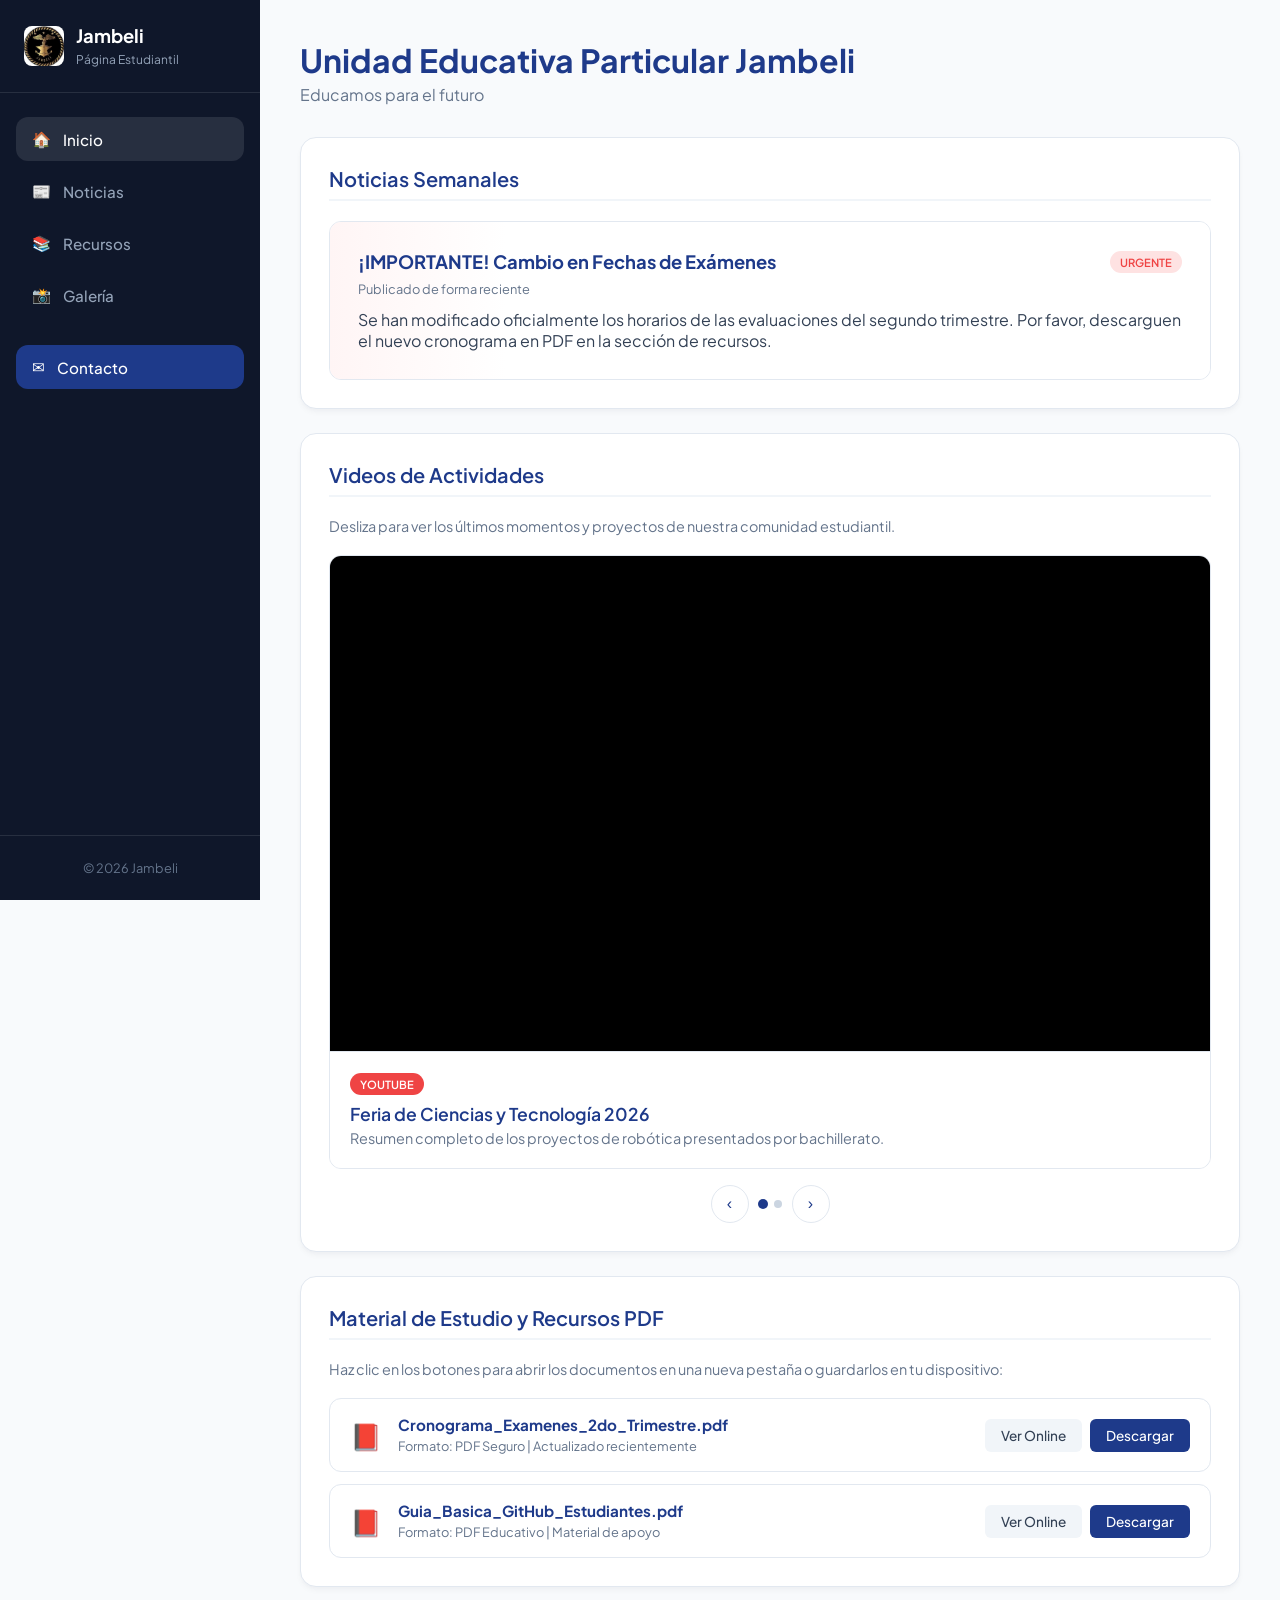
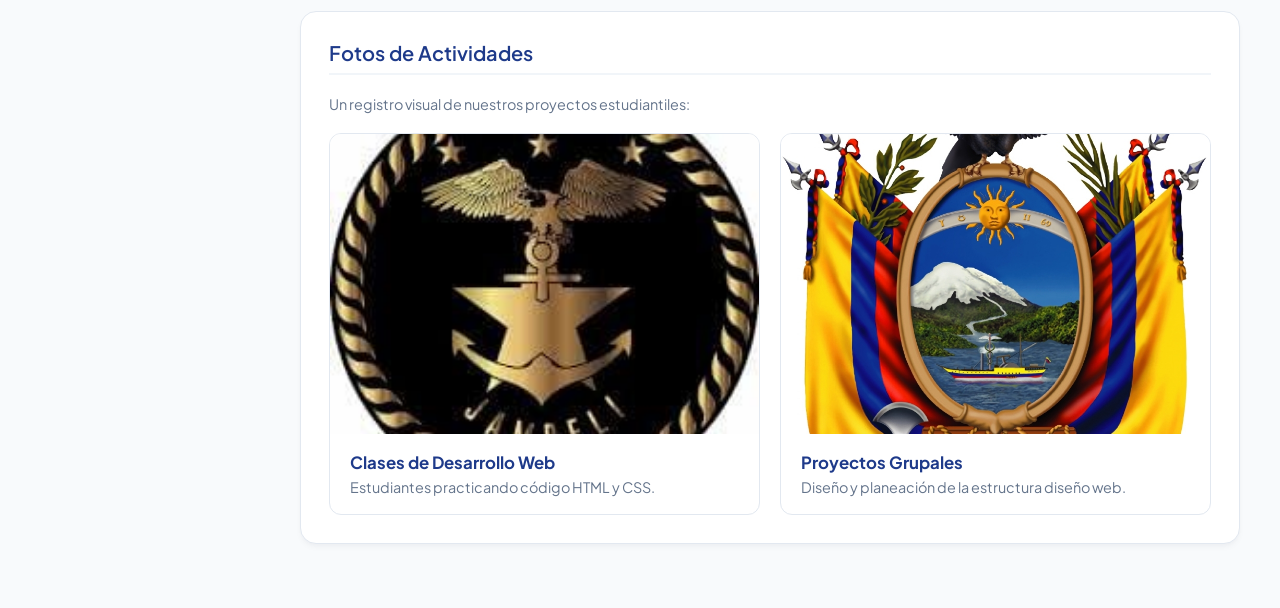
==== index.html @ 4d7a17e6 "Update index.html" ====
<!DOCTYPE html>
<html lang="es">
<head>
    <meta charset="UTF-8">
    <meta name="viewport" content="width=device-width, initial-scale=1.0">
    <title>Unidad Educativa Particular Jambeli</title>

    <link rel="preconnect" href="https://fonts.googleapis.com">
    <link rel="preconnect" href="https://fonts.gstatic.com" crossorigin>
    <link href="https://fonts.googleapis.com/css2?family=Plus+Jakarta+Sans:wght@400;500;600;700&display=swap" rel="stylesheet">

    <link rel="stylesheet" href="estilo.css">
</head>
<body>

    <aside class="dashboard-sidebar">
        <div class="sidebar-marca">
            <img src="./fotoclase.jpeg" alt="Logo de la Unidad Educativa Jambeli" class="logo-instituto-img">
            <div class="marca-texto">
                <h2>Jambeli</h2>
                <span>Página Estudiantil</span>
            </div>
        </div>

        <nav class="sidebar-menu">
            <ul>
                <li><a href="#inicio" class="activo"><span>🏠</span> Inicio</a></li>
                <li><a href="#noticias"><span>📰</span> Noticias</a></li>
                <li><a href="#recursos"><span>📚</span> Recursos</a></li>
                <li><a href="#galeria"><span>📸</span> Galería</a></li>
                <li><a href="contacto.html" class="menu-destacado"><span>✉️</span> Contacto</a></li>
            </ul>
        </nav>

        <div class="sidebar-footer">
            <p>&copy; 2026 Jambeli</p>
        </div>
    </aside>

    <div class="dashboard-layout">

        <header id="inicio" class="dashboard-header">
            <div class="header-saludo">
                <h1>Unidad Educativa Particular Jambeli</h1>
                <p>Educamos para el futuro</p>
            </div>
        </header>

        <main class="dashboard-contenido">

            <!-- ==========================================
                 📰 NOTICIAS
                 ========================================== -->
            <div class="tablero-grid">

                <section id="noticias" class="tarjeta-tablero bloque-principal">
                    <h2 class="titulo-bloque">Noticias Semanales</h2>

                    <div class="contenedor-carrusel">
                        <div class="carrusel-deslizable" id="carruselNoticias">

                            <div class="tarjeta-noticia-carrusel urgente">
                                <div class="noticia-cabecera">
                                    <h3>¡IMPORTANTE! Cambio en Fechas de Exámenes</h3>
                                    <span class="etiqueta-noticia urgente">Urgente</span>
                                </div>
                                <p class="fecha-noticia">Publicado de forma reciente</p>
                                <p>Se han modificado oficialmente los horarios de las evaluaciones del segundo trimestre. Por favor, descarguen el nuevo cronograma en PDF en la sección de recursos.</p>
                            </div>

                            <div class="tarjeta-noticia-carrusel">
                                <div class="noticia-cabecera">
                                    <h3>Abiertas las Inscripciones para la materia de Programación</h3>
                                    <span class="etiqueta-noticia nuevo">Nuevo</span>
                                </div>
                                <p class="fecha-noticia">Inscripciones abiertas</p>
                                <p>Ya puedes registrarte en el taller práctico. Las clases serán en el laboratorio de informática.</p>
                            </div>

                            <div class="tarjeta-noticia-carrusel">
                                <div class="noticia-cabecera">
                                    <h3>Entrega de Boletines de calificaciones</h3>
                                    <span class="etiqueta-noticia nuevo">Nuevo</span>
                                </div>
                                <p class="fecha-noticia">Hace 2 días</p>
                                <p>Los boletines están listos para retiro en las fechas estipuladas.</p>
                            </div>

                        </div>
                    </div>
                </section>

            </div>

            <!-- ==========================================
                 📺 VIDEOS: DEBAJO DE NOTICIAS
                 ========================================== -->
            <section class="tarjeta-tablero seccion-completa seccion-videos">
                <h2 class="titulo-bloque">Videos de Actividades</h2>
                <p class="subtitulo-bloque">Desliza para ver los últimos momentos y proyectos de nuestra comunidad estudiantil.</p>

                <div class="contenedor-carrusel-videos" id="contenedorVideos">
                    <div class="carrusel-videos-deslizable" id="carruselVideos">

                        <!-- VIDEO 1: YOUTUBE -->
                        <div class="item-video-carrusel">
                            <div class="contenedor-video-reproductor">
                                <iframe
                                    src="https://www.youtube.com/embed/FDJZiBfPdXE"
                                    title="Feria de Ciencias y Tecnología 2026"
                                    loading="lazy"
                                    allow="accelerometer; autoplay; clipboard-write; encrypted-media; gyroscope; picture-in-picture; web-share"
                                    allowfullscreen>
                                </iframe>
                            </div>

                            <div class="info-video-carrusel">
                                <span class="etiqueta-red youtube">YouTube</span>
                                <h4>Feria de Ciencias y Tecnología 2026</h4>
                                <p>Resumen completo de los proyectos de robótica presentados por bachillerato.</p>
                            </div>
                        </div>

                        <!-- VIDEO 2: TIKTOK -->
                        <div class="item-video-carrusel">
                            <div class="contenedor-video-reproductor">
                                <iframe
                                    src="https://www.tiktok.com/player/v1/7684575726447758613?description=1&music_info=1"
                                    title="TikTok - ¡Talento Jambeli en Acción!"
                                    loading="lazy"
                                    allow="encrypted-media;">
                                </iframe>
                            </div>

                            <div class="info-video-carrusel">
                                <span class="etiqueta-red tiktok">TikTok</span>
                                <h4>¡Talento Jambeli en Acción!</h4>
                                <p>Nuestros estudiantes comparten sus mejores proyectos en la plataforma oficial.</p>
                            </div>
                        </div>

                    </div>
                </div>

                <div class="controles-carrusel">
                    <button type="button" class="boton-carrusel" id="videoAnterior" aria-label="Video anterior">‹</button>

                    <div class="puntos-carrusel" id="puntosVideos" aria-label="Seleccionar video"></div>

                    <button type="button" class="boton-carrusel" id="videoSiguiente" aria-label="Video siguiente">›</button>
                </div>
            </section>

            <!-- ==========================================
                 📂 RECURSOS PDF
                 ========================================== -->
            <section id="recursos" class="tarjeta-tablero seccion-completa">
                <h2 class="titulo-bloque">Material de Estudio y Recursos PDF</h2>
                <p class="subtitulo-bloque">Haz clic en los botones para abrir los documentos en una nueva pestaña o guardarlos en tu dispositivo:</p>

                <ul class="lista-documentos">

                    <li class="item-documento">
                        <span class="icono-doc">📕</span>

                        <div class="info-doc">
                            <strong>Cronograma_Examenes_2do_Trimestre.pdf</strong>
                            <span>Formato: PDF Seguro | Actualizado recientemente</span>
                        </div>

                        <div class="botones-doc">
                            <a href="documentos/Cronograma_Examenes_2do_Trimestre.pdf" target="_blank" rel="noopener" class="boton-accion ver">Ver Online</a>
                            <a href="documentos/Cronograma_Examenes_2do_Trimestre.pdf" download class="boton-accion descargar">Descargar</a>
                        </div>
                    </li>

                    <li class="item-documento">
                        <span class="icono-doc">📕</span>

                        <div class="info-doc">
                            <strong>Guia_Basica_GitHub_Estudiantes.pdf</strong>
                            <span>Formato: PDF Educativo | Material de apoyo</span>
                        </div>

                        <div class="botones-doc">
                            <a href="documentos/Guia_Basica_GitHub_Estudiantes.pdf" target="_blank" rel="noopener" class="boton-accion ver">Ver Online</a>
                            <a href="documentos/Guia_Basica_GitHub_Estudiantes.pdf" download class="boton-accion descargar">Descargar</a>
                        </div>
                    </li>

                </ul>
            </section>

            <!-- ==========================================
                 📸 GALERÍA DE IMÁGENES
                 ========================================== -->
            <section id="galeria" class="tarjeta-tablero seccion-completa">
                <h2 class="titulo-bloque">Fotos de Actividades</h2>
                <p class="subtitulo-bloque">Un registro visual de nuestros proyectos estudiantiles:</p>

                <div class="cuadricula-galeria">

                    <div class="tarjeta-foto">
                        <div class="contenedor-imagen">
                            <img src="imagenes/fotoclase.jpeg" alt="Estudiantes en clases de desarrollo web">
                        </div>
                        <div class="info-foto">
                            <h4>Clases de Desarrollo Web</h4>
                            <p>Estudiantes practicando código HTML y CSS.</p>
                        </div>
                    </div>

                    <div class="tarjeta-foto">
                        <div class="contenedor-imagen">
                            <img src="imagenes/fotogrupo.jpg" alt="Grupo de estudiantes trabajando">
                        </div>
                        <div class="info-foto">
                            <h4>Proyectos Grupales</h4>
                            <p>Diseño y planeación de la estructura diseño web.</p>
                        </div>
                    </div>

                </div>
            </section>

        </main>
    </div>

    <!-- TikTok necesita su script oficial de embed -->
    <script async src="https://www.tiktok.com/embed.js"></script>

    <script>
        document.addEventListener("DOMContentLoaded", function () {

            /* ==========================================
               📰 CARRUSEL AUTOMÁTICO DE NOTICIAS
               ========================================== */
            const carruselN = document.getElementById("carruselNoticias");
            const itemsN = document.querySelectorAll(".tarjeta-noticia-carrusel");
            let indiceN = 0;

            function moverNoticias() {
                if (!carruselN || itemsN.length === 0) return;

                indiceN = (indiceN + 1) % itemsN.length;
                carruselN.style.transform = "translateX(-" + (indiceN * 100) + "%)";
            }

            if (itemsN.length > 1) {
                setInterval(moverNoticias, 6000);
            }

            /* ==========================================
               📺 CARRUSEL AUTOMÁTICO DE VIDEOS
               ========================================== */
            const carruselV = document.getElementById("carruselVideos");
            const contenedorV = document.getElementById("contenedorVideos");
            const itemsV = document.querySelectorAll(".item-video-carrusel");
            const puntosV = document.getElementById("puntosVideos");
            const botonAnterior = document.getElementById("videoAnterior");
            const botonSiguiente = document.getElementById("videoSiguiente");

            let indiceV = 0;
            let intervaloVideos;

            if (carruselV && itemsV.length > 0) {

                /* Crear los puntos automáticamente */
                itemsV.forEach(function (_, i) {
                    const punto = document.createElement("button");
                    punto.type = "button";
                    punto.className = "punto-carrusel" + (i === 0 ? " activo" : "");
                    punto.setAttribute("aria-label", "Mostrar video " + (i + 1));

                    punto.addEventListener("click", function () {
                        mostrarVideo(i);
                        reiniciarIntervalo();
                    });

                    puntosV.appendChild(punto);
                });

                function mostrarVideo(indice) {
                    indiceV = (indice + itemsV.length) % itemsV.length;

                    carruselV.style.transform =
                        "translateX(-" + (indiceV * 100) + "%)";

                    const puntos = puntosV.querySelectorAll(".punto-carrusel");

                    puntos.forEach(function (punto, i) {
                        punto.classList.toggle("activo", i === indiceV);
                    });
                }

                function siguienteVideo() {
                    mostrarVideo(indiceV + 1);
                }

                function anteriorVideo() {
                    mostrarVideo(indiceV - 1);
                }

                function iniciarIntervalo() {
                    intervaloVideos = setInterval(siguienteVideo, 7000);
                }

                function detenerIntervalo() {
                    clearInterval(intervaloVideos);
                }

                function reiniciarIntervalo() {
                    detenerIntervalo();
                    iniciarIntervalo();
                }

                botonSiguiente.addEventListener("click", function () {
                    siguienteVideo();
                    reiniciarIntervalo();
                });

                botonAnterior.addEventListener("click", function () {
                    anteriorVideo();
                    reiniciarIntervalo();
                });

                /* Al colocar el mouse encima, se pausa */
                contenedorV.addEventListener("mouseenter", detenerIntervalo);
                contenedorV.addEventListener("mouseleave", iniciarIntervalo);

                /* En móviles no dependemos del hover */
                document.addEventListener("visibilitychange", function () {
                    if (document.hidden) {
                        detenerIntervalo();
                    } else {
                        reiniciarIntervalo();
                    }
                });

                /* Iniciar movimiento automático */
                if (itemsV.length > 1) {
                    iniciarIntervalo();
                }
            }
        });
    </script>

</body>
</html>
---- estilo.css ----
/* ==========================================
   ⚙️ CONFIGURACIÓN GENERAL Y VARIABLES
   ========================================== */
:root {
    --bg-dashboard: #f8fafc;
    --bg-tarjeta: #ffffff;
    --primary: #0f172a;
    --primary-accent: #1e3a8a;
    --primary-light: #f1f5f9;
    --text-main: #334155;
    --text-muted: #64748b;
    --accent: #10b981;
    --danger: #ef4444;
    --border: #e2e8f0;
    --radius-lg: 16px;
    --radius-md: 12px;
    --shadow: 0 4px 6px -1px rgba(15, 23, 42, 0.04), 0 2px 4px -1px rgba(15, 23, 42, 0.02);
}

* {
    box-sizing: border-box;
    margin: 0;
    padding: 0;
}

html {
    scroll-behavior: smooth;
}

body {
    background-color: var(--bg-dashboard);
    color: var(--text-main);
    font-family: 'Plus Jakarta Sans', system-ui, sans-serif;
    display: flex;
    min-height: 100vh;
}

/* ==========================================
   🧭 MENÚ LATERAL
   ========================================== */
.dashboard-sidebar {
    width: 260px;
    background-color: var(--primary);
    position: fixed;
    height: 100vh;
    left: 0;
    top: 0;
    display: flex;
    flex-direction: column;
    z-index: 100;
}

.sidebar-marca {
    padding: 24px;
    display: flex;
    align-items: center;
    gap: 12px;
    border-bottom: 1px solid rgba(255, 255, 255, 0.1);
}

.logo-instituto-img {
    width: 40px;
    height: 40px;
    object-fit: contain;
    border-radius: 8px;
}

.avatar-instituto {
    font-size: 1.8rem;
    background-color: rgba(255, 255, 255, 0.1);
    padding: 4px;
    border-radius: var(--radius-md);
}

.marca-texto h2 {
    font-size: 1.15rem;
    color: #ffffff;
    font-weight: 700;
}

.marca-texto span {
    font-size: 0.75rem;
    color: #94a3b8;
}

.sidebar-menu {
    flex-grow: 1;
    padding: 24px 16px;
}

.sidebar-menu ul {
    list-style: none;
    display: flex;
    flex-direction: column;
    gap: 8px;
}

.sidebar-menu a {
    display: flex;
    align-items: center;
    gap: 12px;
    padding: 12px 16px;
    color: #94a3b8;
    text-decoration: none;
    font-weight: 500;
    font-size: 0.95rem;
    border-radius: var(--radius-md);
    transition: all 0.2s ease;
}

.sidebar-menu a:hover,
.sidebar-menu a.activo {
    background-color: rgba(255, 255, 255, 0.1);
    color: #ffffff;
}

.sidebar-menu .menu-destacado {
    background-color: var(--primary-accent);
    color: #ffffff;
    margin-top: 20px;
}

.sidebar-menu .menu-destacado:hover {
    background-color: #2563eb;
}

.sidebar-footer {
    padding: 24px;
    font-size: 0.8rem;
    color: #64748b;
    border-top: 1px solid rgba(255, 255, 255, 0.1);
    text-align: center;
}

/* ==========================================
   🖼️ CONTENIDO PRINCIPAL
   ========================================== */
.dashboard-layout {
    margin-left: 260px;
    flex-grow: 1;
    width: calc(100% - 260px);
    max-width: 1400px;
    padding: 40px;
}

.dashboard-header {
    margin-bottom: 32px;
}

.header-saludo h1 {
    font-size: 2rem;
    color: var(--primary-accent);
    font-weight: 700;
}

.header-saludo p {
    color: var(--text-muted);
    font-size: 1rem;
    margin-top: 4px;
}

.tablero-grid {
    display: grid;
    grid-template-columns: 2fr 1fr;
    gap: 24px;
    margin-bottom: 24px;
}

/* En la página principal, Noticias ocupa todo el ancho */
.dashboard-contenido > .tablero-grid {
    grid-template-columns: 1fr;
}

.tarjeta-tablero {
    background-color: var(--bg-tarjeta);
    border: 1px solid var(--border);
    border-radius: var(--radius-lg);
    padding: 28px;
    box-shadow: var(--shadow);
}

.seccion-completa {
    width: 100%;
    margin-bottom: 24px;
}

.titulo-bloque {
    font-size: 1.25rem;
    color: var(--primary-accent);
    font-weight: 600;
    margin-bottom: 20px;
    border-bottom: 2px solid var(--primary-light);
    padding-bottom: 8px;
}

.subtitulo-bloque {
    color: var(--text-muted);
    font-size: 0.9rem;
    margin-bottom: 20px;
}

/* ==========================================
   📰 CARRUSEL DE NOTICIAS
   ========================================== */
.contenedor-carrusel {
    overflow: hidden;
    background-color: #f8fafc;
    border-radius: var(--radius-md);
    border: 1px solid var(--border);
}

.carrusel-deslizable {
    display: flex;
    transition: transform 0.6s cubic-bezier(0.4, 0, 0.2, 1);
}

.tarjeta-noticia-carrusel {
    min-width: 100%;
    padding: 28px;
}

.tarjeta-noticia-carrusel.urgente {
    background: linear-gradient(to right, #fff5f5, #ffffff 20%);
}

.noticia-cabecera {
    display: flex;
    justify-content: space-between;
    align-items: center;
    gap: 16px;
    margin-bottom: 8px;
}

.noticia-cabecera h3 {
    font-size: 1.15rem;
    color: var(--primary-accent);
}

.etiqueta-noticia {
    padding: 4px 10px;
    border-radius: 20px;
    font-size: 0.7rem;
    font-weight: 600;
    text-transform: uppercase;
    white-space: nowrap;
}

.etiqueta-noticia.urgente {
    background-color: #fee2e2;
    color: var(--danger);
}

.etiqueta-noticia.nuevo {
    background-color: #d1fae5;
    color: var(--accent);
}

.fecha-noticia {
    font-size: 0.8rem;
    color: var(--text-muted);
    margin-bottom: 12px;
}

/* ==========================================
   📺 CARRUSEL DE VIDEOS
   ========================================== */
.seccion-videos {
    margin-top: 24px;
}

.contenedor-carrusel-videos {
    overflow: hidden;
    background-color: #f8fafc;
    border-radius: var(--radius-md);
    border: 1px solid var(--border);
    position: relative;
}

.carrusel-videos-deslizable {
    display: flex;
    transition: transform 0.7s cubic-bezier(0.4, 0, 0.2, 1);
    will-change: transform;
}

.item-video-carrusel {
    min-width: 100%;
    display: flex;
    flex-direction: column;
    background-color: #ffffff;
}

.contenedor-video-reproductor {
    position: relative;
    width: 100%;
    aspect-ratio: 16 / 9;
    background-color: #000000;
    overflow: hidden;
}

.contenedor-video-reproductor iframe {
    position: absolute;
    inset: 0;
    width: 100%;
    height: 100%;
    border: 0;
}

.contenedor-video-reproductor .tiktok-embed {
    position: absolute !important;
    inset: 0 !important;
    width: 100% !important;
    height: 100% !important;
    max-width: none !important;
    min-width: 0 !important;
    margin: 0 !important;
}

.info-video-carrusel {
    padding: 20px;
    border-top: 1px solid var(--border);
}

.info-video-carrusel h4 {
    font-size: 1.1rem;
    color: var(--primary-accent);
    margin-bottom: 4px;
    font-weight: 600;
}

.info-video-carrusel p {
    font-size: 0.9rem;
    color: var(--text-muted);
}

.etiqueta-red {
    display: inline-block;
    padding: 4px 10px;
    border-radius: 20px;
    font-size: 0.7rem;
    font-weight: 600;
    text-transform: uppercase;
    margin-bottom: 8px;
    color: #ffffff;
}

.etiqueta-red.youtube {
    background-color: #ef4444;
}

.etiqueta-red.tiktok {
    background-color: #0f172a;
    border: 1px solid rgba(255,255,255,0.2);
}

/* Controles del carrusel */
.controles-carrusel {
    display: flex;
    justify-content: center;
    align-items: center;
    gap: 10px;
    padding-top: 16px;
}

.boton-carrusel {
    width: 38px;
    height: 38px;
    border: 1px solid var(--border);
    border-radius: 50%;
    background-color: #ffffff;
    color: var(--primary-accent);
    cursor: pointer;
    font-size: 1rem;
    transition: all 0.2s ease;
}

.boton-carrusel:hover {
    background-color: var(--primary-accent);
    color: #ffffff;
}

.puntos-carrusel {
    display: flex;
    align-items: center;
    gap: 7px;
}

.punto-carrusel {
    width: 8px;
    height: 8px;
    border: 0;
    border-radius: 50%;
    background-color: #cbd5e1;
    cursor: pointer;
    padding: 0;
}

.punto-carrusel.activo {
    background-color: var(--primary-accent);
    transform: scale(1.25);
}

/* ==========================================
   📂 LISTA DE DOCUMENTOS (PDF)
   ========================================== */
.lista-documentos {
    list-style: none;
    display: flex;
    flex-direction: column;
    gap: 12px;
}

.item-documento {
    display: flex;
    align-items: center;
    justify-content: space-between;
    padding: 16px 20px;
    background-color: #ffffff;
    border-radius: var(--radius-md);
    border: 1px solid var(--border);
    gap: 16px;
}

.icono-doc {
    font-size: 1.6rem;
}

.info-doc {
    flex-grow: 1;
}

.info-doc strong {
    display: block;
    font-size: 0.95rem;
    color: var(--primary-accent);
}

.info-doc span {
    font-size: 0.8rem;
    color: var(--text-muted);
}

.botones-doc {
    display: flex;
    gap: 8px;
}

.boton-accion {
    text-decoration: none;
    font-size: 0.85rem;
    font-weight: 500;
    padding: 8px 16px;
    border-radius: 6px;
    transition: all 0.2s;
}

.boton-accion.ver {
    background-color: #f1f5f9;
    color: var(--text-main);
}

.boton-accion.ver:hover {
    background-color: #e2e8f0;
}

.boton-accion.descargar {
    background-color: var(--primary-accent);
    color: white;
}

.boton-accion.descargar:hover {
    background-color: #2563eb;
}

/* ==========================================
   📸 GALERÍA DE IMÁGENES
   ========================================== */
.cuadricula-galeria {
    display: grid;
    grid-template-columns: repeat(2, minmax(0, 1fr));
    gap: 20px;
}

.tarjeta-foto {
    overflow: hidden;
    background-color: #ffffff;
    border: 1px solid var(--border);
    border-radius: var(--radius-md);
}

.contenedor-imagen {
    width: 100%;
    height: 300px;
    background-color: #e2e8f0;
    overflow: hidden;
}

.contenedor-imagen img {
    width: 100%;
    height: 100%;
    display: block;
    object-fit: cover;
    transition: transform 0.4s ease;
}

.tarjeta-foto:hover .contenedor-imagen img {
    transform: scale(1.03);
}

.info-foto {
    padding: 18px 20px;
}

.info-foto h4 {
    color: var(--primary-accent);
    font-size: 1.05rem;
    margin-bottom: 5px;
}

.info-foto p {
    color: var(--text-muted);
    font-size: 0.9rem;
}

/* ==========================================
   📺 SECCIÓN DE VIDEO SIMPLE
   ========================================== */
.contenedor-video {
    position: relative;
    padding-bottom: 56.25%;
    height: 0;
    border-radius: var(--radius-md);
    overflow: hidden;
    margin-bottom: 12px;
}

.contenedor-video iframe {
    position: absolute;
    width: 100%;
    height: 100%;
    top: 0;
    left: 0;
}

.pie-video {
    font-size: 0.85rem;
    color: var(--text-muted);
    text-align: center;
}

/* ==========================================
   📩 CONTACTO
   ========================================== */
.formulario-contacto {
    display: flex;
    flex-direction: column;
    gap: 20px;
}

.grupo-formulario {
    display: flex;
    flex-direction: column;
    gap: 8px;
}

.grupo-formulario label {
    font-size: 0.9rem;
    font-weight: 600;
    color: var(--text-main);
}

.grupo-formulario input,
.grupo-formulario textarea {
    width: 100%;
    padding: 12px 16px;
    border: 1px solid var(--border);
    border-radius: var(--radius-md);
    background-color: var(--bg-dashboard);
    font-family: inherit;
    font-size: 0.95rem;
    color: var(--text-main);
    transition: all 0.2s ease;
}

.grupo-formulario input:focus,
.grupo-formulario textarea:focus {
    outline: none;
    border-color: var(--primary-accent);
    background-color: #ffffff;
    box-shadow: 0 0 0 4px rgba(30, 58, 138, 0.1);
}

.boton-enviar {
    background-color: var(--primary-accent);
    color: #ffffff;
    border: none;
    padding: 14px 24px;
    font-size: 1rem;
    font-weight: 600;
    border-radius: var(--radius-md);
    cursor: pointer;
    transition: background-color 0.2s ease, transform 0.1s ease;
    align-self: flex-start;
}

.boton-enviar:hover {
    background-color: #2563eb;
}

.boton-enviar:active {
    transform: scale(0.98);
}

/* ==========================================
   📱 RESPONSIVE
   ========================================== */
@media (max-width: 900px) {
    .dashboard-sidebar {
        display: none;
    }

    .dashboard-layout {
        margin-left: 0;
        width: 100%;
        max-width: none;
        padding: 20px;
    }

    .tablero-grid {
        grid-template-columns: 1fr;
    }

    .cuadricula-galeria {
        grid-template-columns: 1fr;
    }

    .contenedor-imagen {
        height: 260px;
    }

    .item-documento {
        flex-direction: column;
        text-align: center;
    }

    .botones-doc {
        width: 100%;
        justify-content: center;
    }

    .boton-enviar {
        width: 100%;
    }

    .noticia-cabecera {
        align-items: flex-start;
        flex-direction: column;
    }
}

@media (max-width: 600px) {
    .dashboard-layout {
        padding: 14px;
    }

    .tarjeta-tablero {
        padding: 18px;
    }

    .header-saludo h1 {
        font-size: 1.5rem;
    }

    .tarjeta-noticia-carrusel {
        padding: 20px;
    }

    .botones-doc {
        flex-direction: column;
    }

    .boton-accion {
        width: 100%;
        text-align: center;
    }
}
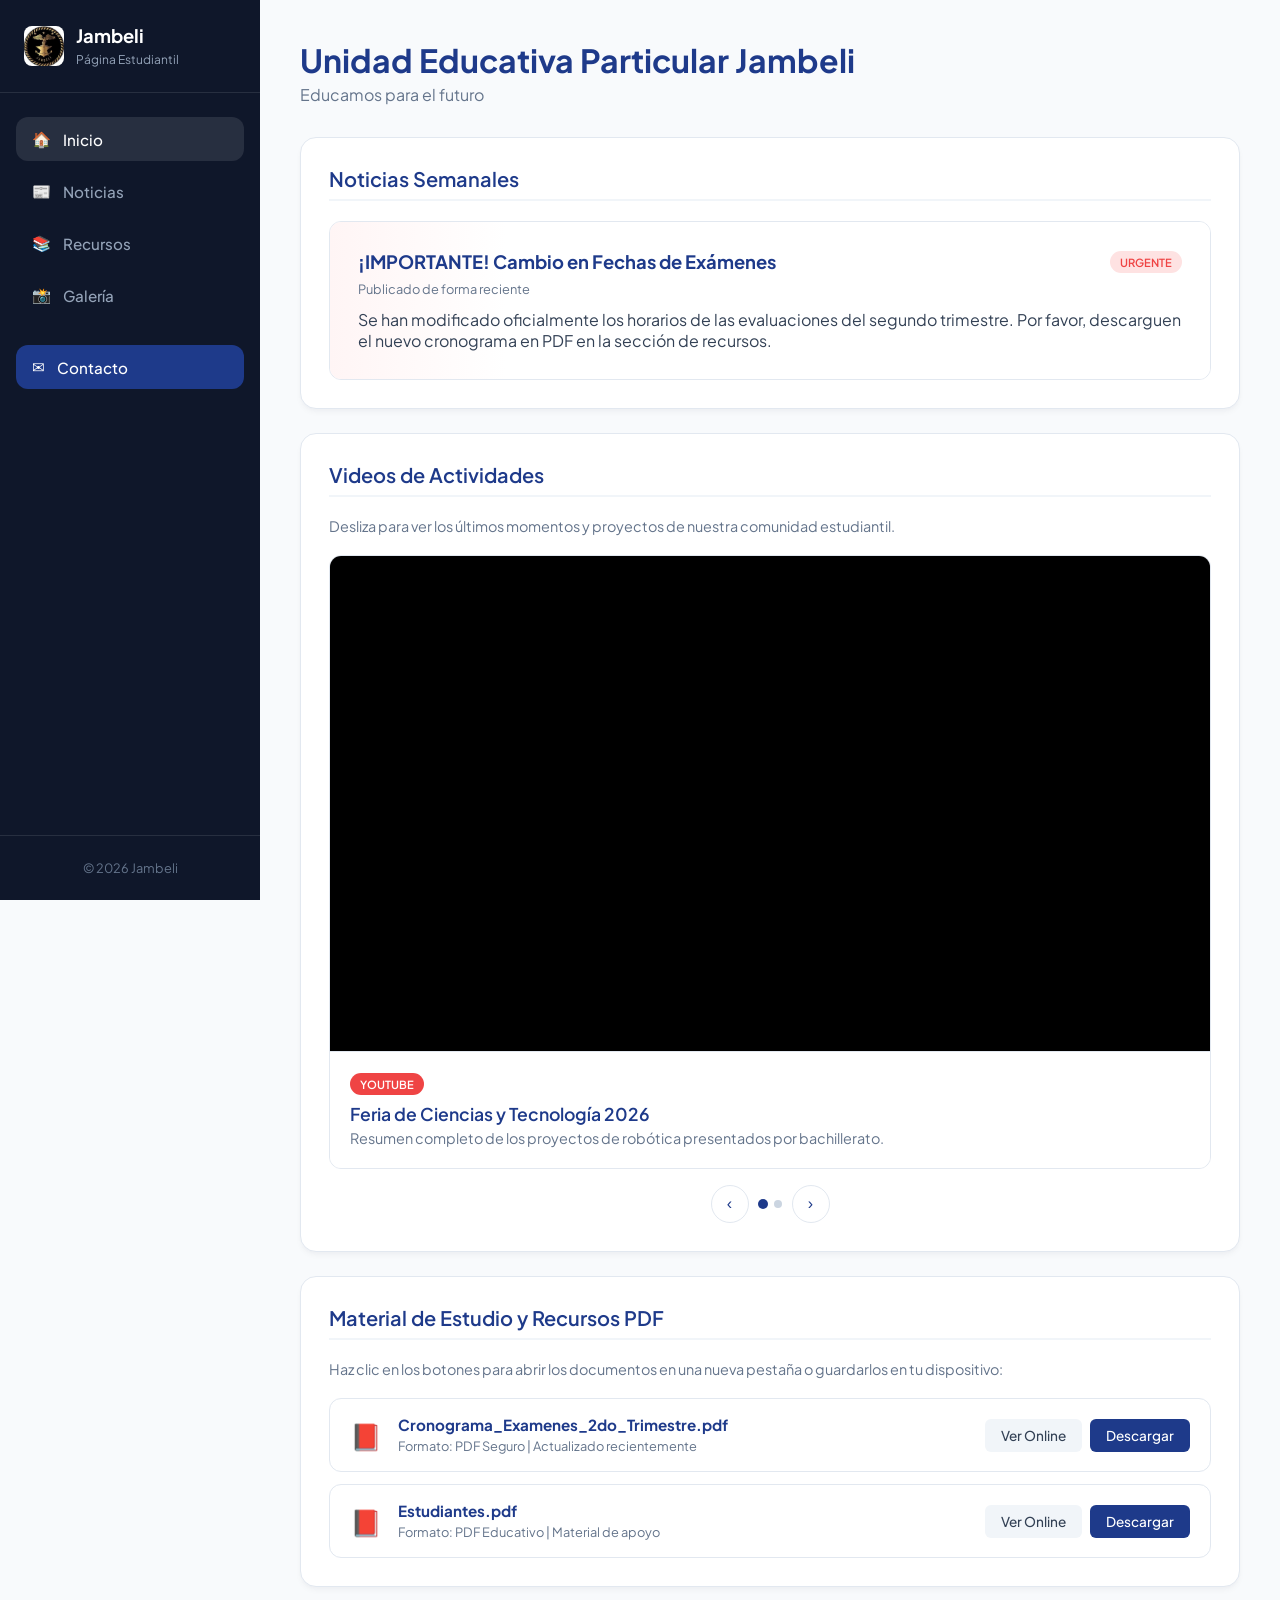
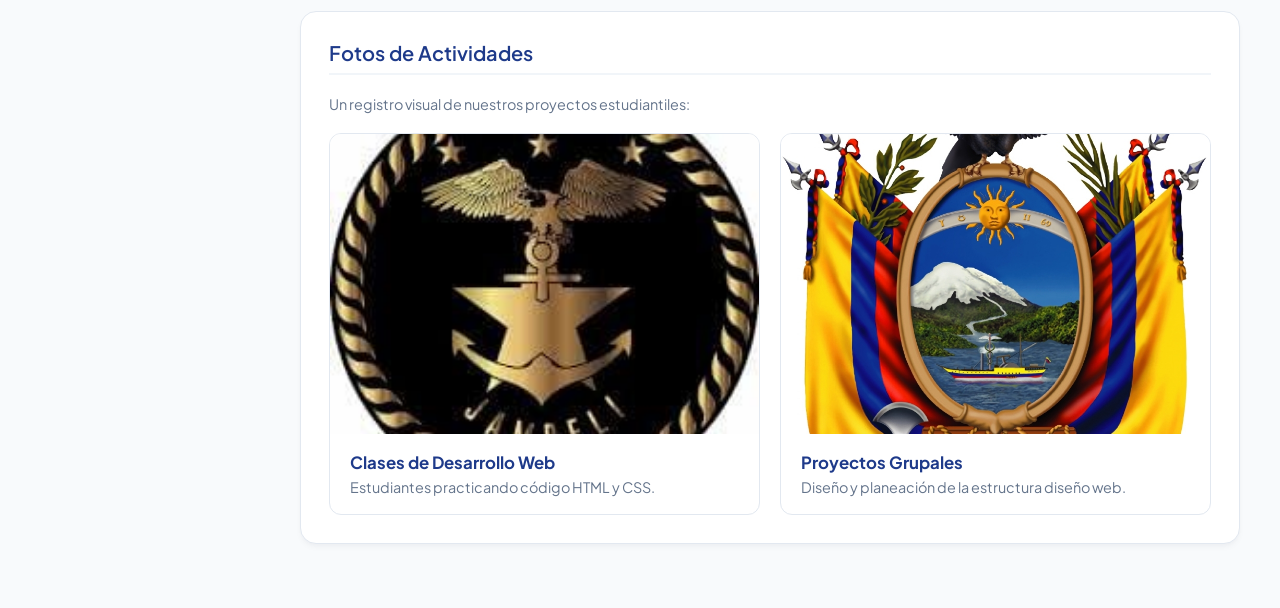
==== commit 9a591037: "Update index.html" ====
--- a/index.html
+++ b/index.html
@@ -49,7 +49,7 @@
         <main class="dashboard-contenido">
 
             <!-- ==========================================
-                 📰 NOTICIAS
+                 NOTICIAS
                  ========================================== -->
             <div class="tablero-grid">
 
@@ -93,7 +93,7 @@
             </div>
 
             <!-- ==========================================
-                 📺 VIDEOS: DEBAJO DE NOTICIAS
+                 VIDEOS: DEBAJO DE NOTICIAS
                  ========================================== -->
             <section class="tarjeta-tablero seccion-completa seccion-videos">
                 <h2 class="titulo-bloque">Videos de Actividades</h2>
@@ -106,7 +106,7 @@
                         <div class="item-video-carrusel">
                             <div class="contenedor-video-reproductor">
                                 <iframe
-                                    src="https://www.youtube.com/embed/FDJZiBfPdXE"
+                                    src="https://www.youtube.com/embed/QGdEfeektgw"
                                     title="Feria de Ciencias y Tecnología 2026"
                                     loading="lazy"
                                     allow="accelerometer; autoplay; clipboard-write; encrypted-media; gyroscope; picture-in-picture; web-share"
@@ -152,7 +152,7 @@
             </section>
 
             <!-- ==========================================
-                 📂 RECURSOS PDF
+                 RECURSOS PDF
                  ========================================== -->
             <section id="recursos" class="tarjeta-tablero seccion-completa">
                 <h2 class="titulo-bloque">Material de Estudio y Recursos PDF</h2>
@@ -178,13 +178,13 @@
                         <span class="icono-doc">📕</span>
 
                         <div class="info-doc">
-                            <strong>Guia_Basica_GitHub_Estudiantes.pdf</strong>
+                            <strong>Estudiantes.pdf</strong>
                             <span>Formato: PDF Educativo | Material de apoyo</span>
                         </div>
 
                         <div class="botones-doc">
-                            <a href="documentos/Guia_Basica_GitHub_Estudiantes.pdf" target="_blank" rel="noopener" class="boton-accion ver">Ver Online</a>
-                            <a href="documentos/Guia_Basica_GitHub_Estudiantes.pdf" download class="boton-accion descargar">Descargar</a>
+                            <a href="documentos/Estudiantes.pdf" target="_blank" rel="noopener" class="boton-accion ver">Ver Online</a>
+                            <a href="documentos/Estudiantes.pdf" download class="boton-accion descargar">Descargar</a>
                         </div>
                     </li>
 
@@ -192,7 +192,7 @@
             </section>
 
             <!-- ==========================================
-                 📸 GALERÍA DE IMÁGENES
+                 GALERÍA DE IMÁGENES
                  ========================================== -->
             <section id="galeria" class="tarjeta-tablero seccion-completa">
                 <h2 class="titulo-bloque">Fotos de Actividades</h2>
@@ -233,7 +233,7 @@
         document.addEventListener("DOMContentLoaded", function () {
 
             /* ==========================================
-               📰 CARRUSEL AUTOMÁTICO DE NOTICIAS
+               CARRUSEL AUTOMÁTICO DE NOTICIAS
                ========================================== */
             const carruselN = document.getElementById("carruselNoticias");
             const itemsN = document.querySelectorAll(".tarjeta-noticia-carrusel");
@@ -251,7 +251,7 @@
             }
 
             /* ==========================================
-               📺 CARRUSEL AUTOMÁTICO DE VIDEOS
+               CARRUSEL AUTOMÁTICO DE VIDEOS
                ========================================== */
             const carruselV = document.getElementById("carruselVideos");
             const contenedorV = document.getElementById("contenedorVideos");
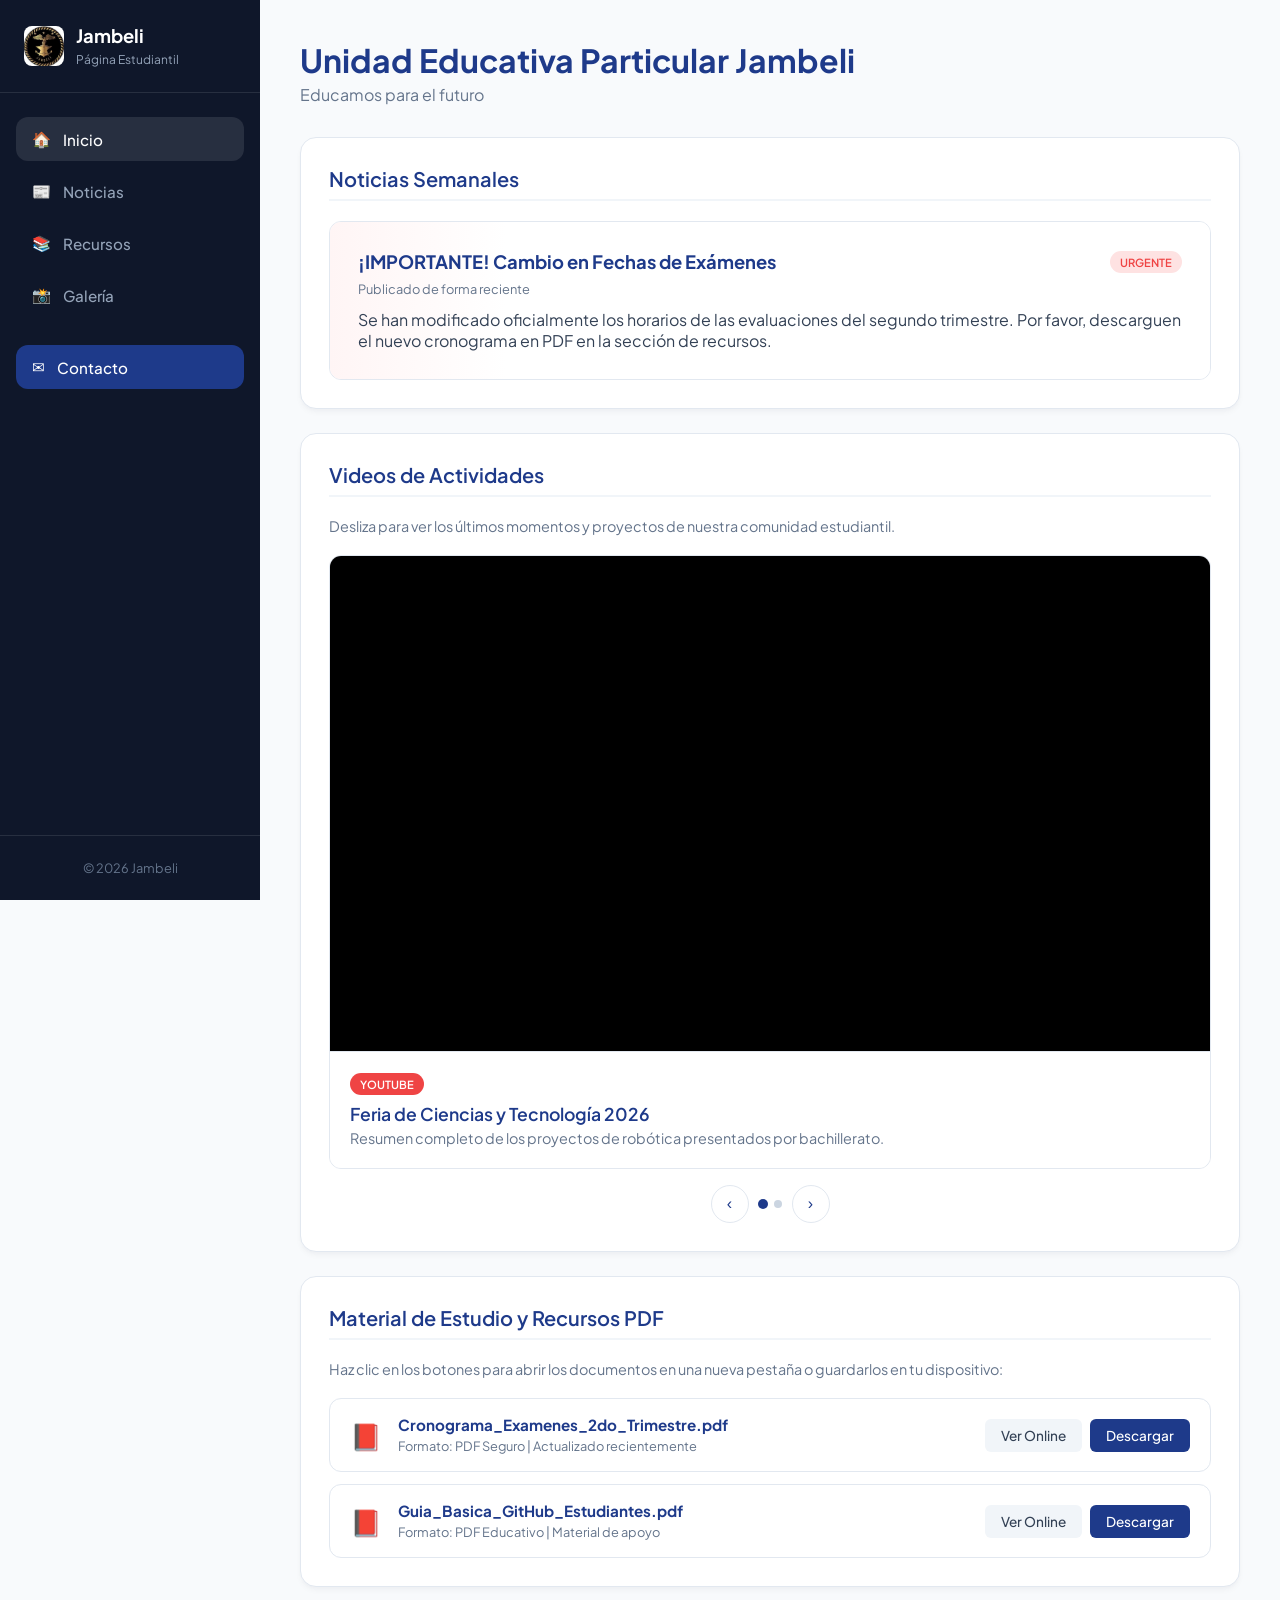
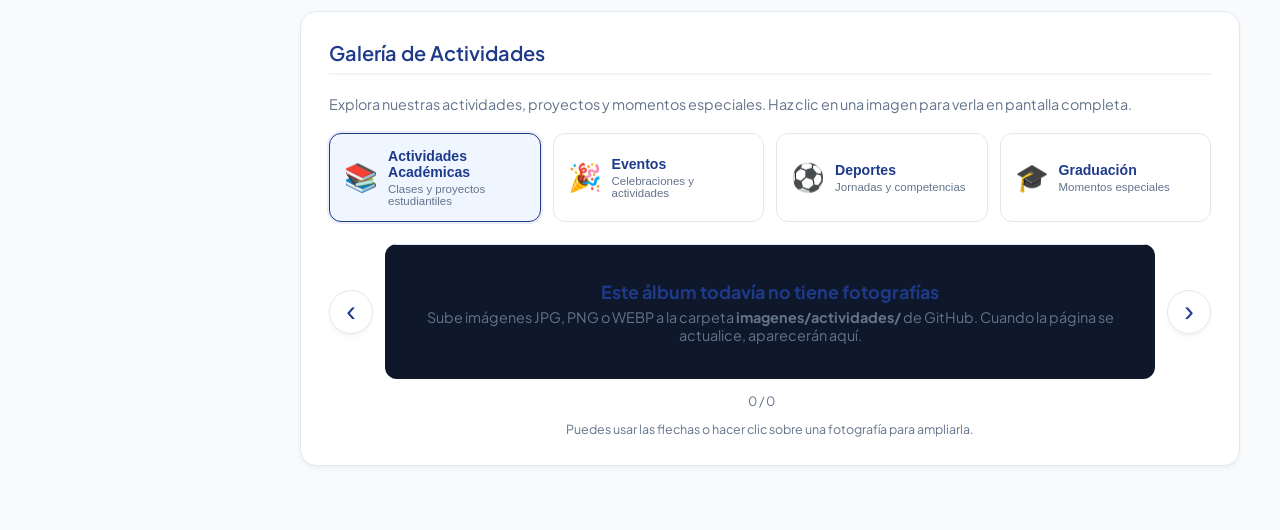
==== commit 5643bca8: "Add files via upload" ====
--- a/index.html
+++ b/index.html
@@ -1,349 +1,622 @@
-<!DOCTYPE html>
-<html lang="es">
-<head>
-    <meta charset="UTF-8">
-    <meta name="viewport" content="width=device-width, initial-scale=1.0">
-    <title>Unidad Educativa Particular Jambeli</title>
-
-    <link rel="preconnect" href="https://fonts.googleapis.com">
-    <link rel="preconnect" href="https://fonts.gstatic.com" crossorigin>
-    <link href="https://fonts.googleapis.com/css2?family=Plus+Jakarta+Sans:wght@400;500;600;700&display=swap" rel="stylesheet">
-
-    <link rel="stylesheet" href="estilo.css">
-</head>
-<body>
-
-    <aside class="dashboard-sidebar">
-        <div class="sidebar-marca">
-            <img src="./fotoclase.jpeg" alt="Logo de la Unidad Educativa Jambeli" class="logo-instituto-img">
-            <div class="marca-texto">
-                <h2>Jambeli</h2>
-                <span>Página Estudiantil</span>
-            </div>
-        </div>
-
-        <nav class="sidebar-menu">
-            <ul>
-                <li><a href="#inicio" class="activo"><span>🏠</span> Inicio</a></li>
-                <li><a href="#noticias"><span>📰</span> Noticias</a></li>
-                <li><a href="#recursos"><span>📚</span> Recursos</a></li>
-                <li><a href="#galeria"><span>📸</span> Galería</a></li>
-                <li><a href="contacto.html" class="menu-destacado"><span>✉️</span> Contacto</a></li>
-            </ul>
-        </nav>
-
-        <div class="sidebar-footer">
-            <p>&copy; 2026 Jambeli</p>
-        </div>
-    </aside>
-
-    <div class="dashboard-layout">
-
-        <header id="inicio" class="dashboard-header">
-            <div class="header-saludo">
-                <h1>Unidad Educativa Particular Jambeli</h1>
-                <p>Educamos para el futuro</p>
-            </div>
-        </header>
-
-        <main class="dashboard-contenido">
-
-            <!-- ==========================================
-                 NOTICIAS
-                 ========================================== -->
-            <div class="tablero-grid">
-
-                <section id="noticias" class="tarjeta-tablero bloque-principal">
-                    <h2 class="titulo-bloque">Noticias Semanales</h2>
-
-                    <div class="contenedor-carrusel">
-                        <div class="carrusel-deslizable" id="carruselNoticias">
-
-                            <div class="tarjeta-noticia-carrusel urgente">
-                                <div class="noticia-cabecera">
-                                    <h3>¡IMPORTANTE! Cambio en Fechas de Exámenes</h3>
-                                    <span class="etiqueta-noticia urgente">Urgente</span>
-                                </div>
-                                <p class="fecha-noticia">Publicado de forma reciente</p>
-                                <p>Se han modificado oficialmente los horarios de las evaluaciones del segundo trimestre. Por favor, descarguen el nuevo cronograma en PDF en la sección de recursos.</p>
-                            </div>
-
-                            <div class="tarjeta-noticia-carrusel">
-                                <div class="noticia-cabecera">
-                                    <h3>Abiertas las Inscripciones para la materia de Programación</h3>
-                                    <span class="etiqueta-noticia nuevo">Nuevo</span>
-                                </div>
-                                <p class="fecha-noticia">Inscripciones abiertas</p>
-                                <p>Ya puedes registrarte en el taller práctico. Las clases serán en el laboratorio de informática.</p>
-                            </div>
-
-                            <div class="tarjeta-noticia-carrusel">
-                                <div class="noticia-cabecera">
-                                    <h3>Entrega de Boletines de calificaciones</h3>
-                                    <span class="etiqueta-noticia nuevo">Nuevo</span>
-                                </div>
-                                <p class="fecha-noticia">Hace 2 días</p>
-                                <p>Los boletines están listos para retiro en las fechas estipuladas.</p>
-                            </div>
-
-                        </div>
-                    </div>
-                </section>
-
-            </div>
-
-            <!-- ==========================================
-                 VIDEOS: DEBAJO DE NOTICIAS
-                 ========================================== -->
-            <section class="tarjeta-tablero seccion-completa seccion-videos">
-                <h2 class="titulo-bloque">Videos de Actividades</h2>
-                <p class="subtitulo-bloque">Desliza para ver los últimos momentos y proyectos de nuestra comunidad estudiantil.</p>
-
-                <div class="contenedor-carrusel-videos" id="contenedorVideos">
-                    <div class="carrusel-videos-deslizable" id="carruselVideos">
-
-                        <!-- VIDEO 1: YOUTUBE -->
-                        <div class="item-video-carrusel">
-                            <div class="contenedor-video-reproductor">
-                                <iframe
-                                    src="https://www.youtube.com/embed/QGdEfeektgw"
-                                    title="Feria de Ciencias y Tecnología 2026"
-                                    loading="lazy"
-                                    allow="accelerometer; autoplay; clipboard-write; encrypted-media; gyroscope; picture-in-picture; web-share"
-                                    allowfullscreen>
-                                </iframe>
-                            </div>
-
-                            <div class="info-video-carrusel">
-                                <span class="etiqueta-red youtube">YouTube</span>
-                                <h4>Feria de Ciencias y Tecnología 2026</h4>
-                                <p>Resumen completo de los proyectos de robótica presentados por bachillerato.</p>
-                            </div>
-                        </div>
-
-                        <!-- VIDEO 2: TIKTOK -->
-                        <div class="item-video-carrusel">
-                            <div class="contenedor-video-reproductor">
-                                <iframe
-                                    src="https://www.tiktok.com/player/v1/7684575726447758613?description=1&music_info=1"
-                                    title="TikTok - ¡Talento Jambeli en Acción!"
-                                    loading="lazy"
-                                    allow="encrypted-media;">
-                                </iframe>
-                            </div>
-
-                            <div class="info-video-carrusel">
-                                <span class="etiqueta-red tiktok">TikTok</span>
-                                <h4>¡Talento Jambeli en Acción!</h4>
-                                <p>Nuestros estudiantes comparten sus mejores proyectos en la plataforma oficial.</p>
-                            </div>
-                        </div>
-
-                    </div>
-                </div>
-
-                <div class="controles-carrusel">
-                    <button type="button" class="boton-carrusel" id="videoAnterior" aria-label="Video anterior">‹</button>
-
-                    <div class="puntos-carrusel" id="puntosVideos" aria-label="Seleccionar video"></div>
-
-                    <button type="button" class="boton-carrusel" id="videoSiguiente" aria-label="Video siguiente">›</button>
-                </div>
-            </section>
-
-            <!-- ==========================================
-                 RECURSOS PDF
-                 ========================================== -->
-            <section id="recursos" class="tarjeta-tablero seccion-completa">
-                <h2 class="titulo-bloque">Material de Estudio y Recursos PDF</h2>
-                <p class="subtitulo-bloque">Haz clic en los botones para abrir los documentos en una nueva pestaña o guardarlos en tu dispositivo:</p>
-
-                <ul class="lista-documentos">
-
-                    <li class="item-documento">
-                        <span class="icono-doc">📕</span>
-
-                        <div class="info-doc">
-                            <strong>Cronograma_Examenes_2do_Trimestre.pdf</strong>
-                            <span>Formato: PDF Seguro | Actualizado recientemente</span>
-                        </div>
-
-                        <div class="botones-doc">
-                            <a href="documentos/Cronograma_Examenes_2do_Trimestre.pdf" target="_blank" rel="noopener" class="boton-accion ver">Ver Online</a>
-                            <a href="documentos/Cronograma_Examenes_2do_Trimestre.pdf" download class="boton-accion descargar">Descargar</a>
-                        </div>
-                    </li>
-
-                    <li class="item-documento">
-                        <span class="icono-doc">📕</span>
-
-                        <div class="info-doc">
-                            <strong>Estudiantes.pdf</strong>
-                            <span>Formato: PDF Educativo | Material de apoyo</span>
-                        </div>
-
-                        <div class="botones-doc">
-                            <a href="documentos/Estudiantes.pdf" target="_blank" rel="noopener" class="boton-accion ver">Ver Online</a>
-                            <a href="documentos/Estudiantes.pdf" download class="boton-accion descargar">Descargar</a>
-                        </div>
-                    </li>
-
-                </ul>
-            </section>
-
-            <!-- ==========================================
-                 GALERÍA DE IMÁGENES
-                 ========================================== -->
-            <section id="galeria" class="tarjeta-tablero seccion-completa">
-                <h2 class="titulo-bloque">Fotos de Actividades</h2>
-                <p class="subtitulo-bloque">Un registro visual de nuestros proyectos estudiantiles:</p>
-
-                <div class="cuadricula-galeria">
-
-                    <div class="tarjeta-foto">
-                        <div class="contenedor-imagen">
-                            <img src="imagenes/fotoclase.jpeg" alt="Estudiantes en clases de desarrollo web">
-                        </div>
-                        <div class="info-foto">
-                            <h4>Clases de Desarrollo Web</h4>
-                            <p>Estudiantes practicando código HTML y CSS.</p>
-                        </div>
-                    </div>
-
-                    <div class="tarjeta-foto">
-                        <div class="contenedor-imagen">
-                            <img src="imagenes/fotogrupo.jpg" alt="Grupo de estudiantes trabajando">
-                        </div>
-                        <div class="info-foto">
-                            <h4>Proyectos Grupales</h4>
-                            <p>Diseño y planeación de la estructura diseño web.</p>
-                        </div>
-                    </div>
-
-                </div>
-            </section>
-
-        </main>
-    </div>
-
-    <!-- TikTok necesita su script oficial de embed -->
-    <script async src="https://www.tiktok.com/embed.js"></script>
-
-    <script>
-        document.addEventListener("DOMContentLoaded", function () {
-
-            /* ==========================================
-               CARRUSEL AUTOMÁTICO DE NOTICIAS
-               ========================================== */
-            const carruselN = document.getElementById("carruselNoticias");
-            const itemsN = document.querySelectorAll(".tarjeta-noticia-carrusel");
-            let indiceN = 0;
-
-            function moverNoticias() {
-                if (!carruselN || itemsN.length === 0) return;
-
-                indiceN = (indiceN + 1) % itemsN.length;
-                carruselN.style.transform = "translateX(-" + (indiceN * 100) + "%)";
-            }
-
-            if (itemsN.length > 1) {
-                setInterval(moverNoticias, 6000);
-            }
-
-            /* ==========================================
-               CARRUSEL AUTOMÁTICO DE VIDEOS
-               ========================================== */
-            const carruselV = document.getElementById("carruselVideos");
-            const contenedorV = document.getElementById("contenedorVideos");
-            const itemsV = document.querySelectorAll(".item-video-carrusel");
-            const puntosV = document.getElementById("puntosVideos");
-            const botonAnterior = document.getElementById("videoAnterior");
-            const botonSiguiente = document.getElementById("videoSiguiente");
-
-            let indiceV = 0;
-            let intervaloVideos;
-
-            if (carruselV && itemsV.length > 0) {
-
-                /* Crear los puntos automáticamente */
-                itemsV.forEach(function (_, i) {
-                    const punto = document.createElement("button");
-                    punto.type = "button";
-                    punto.className = "punto-carrusel" + (i === 0 ? " activo" : "");
-                    punto.setAttribute("aria-label", "Mostrar video " + (i + 1));
-
-                    punto.addEventListener("click", function () {
-                        mostrarVideo(i);
-                        reiniciarIntervalo();
-                    });
-
-                    puntosV.appendChild(punto);
-                });
-
-                function mostrarVideo(indice) {
-                    indiceV = (indice + itemsV.length) % itemsV.length;
-
-                    carruselV.style.transform =
-                        "translateX(-" + (indiceV * 100) + "%)";
-
-                    const puntos = puntosV.querySelectorAll(".punto-carrusel");
-
-                    puntos.forEach(function (punto, i) {
-                        punto.classList.toggle("activo", i === indiceV);
-                    });
-                }
-
-                function siguienteVideo() {
-                    mostrarVideo(indiceV + 1);
-                }
-
-                function anteriorVideo() {
-                    mostrarVideo(indiceV - 1);
-                }
-
-                function iniciarIntervalo() {
-                    intervaloVideos = setInterval(siguienteVideo, 7000);
-                }
-
-                function detenerIntervalo() {
-                    clearInterval(intervaloVideos);
-                }
-
-                function reiniciarIntervalo() {
-                    detenerIntervalo();
-                    iniciarIntervalo();
-                }
-
-                botonSiguiente.addEventListener("click", function () {
-                    siguienteVideo();
-                    reiniciarIntervalo();
-                });
-
-                botonAnterior.addEventListener("click", function () {
-                    anteriorVideo();
-                    reiniciarIntervalo();
-                });
-
-                /* Al colocar el mouse encima, se pausa */
-                contenedorV.addEventListener("mouseenter", detenerIntervalo);
-                contenedorV.addEventListener("mouseleave", iniciarIntervalo);
-
-                /* En móviles no dependemos del hover */
-                document.addEventListener("visibilitychange", function () {
-                    if (document.hidden) {
-                        detenerIntervalo();
-                    } else {
-                        reiniciarIntervalo();
-                    }
-                });
-
-                /* Iniciar movimiento automático */
-                if (itemsV.length > 1) {
-                    iniciarIntervalo();
-                }
-            }
-        });
-    </script>
-
-</body>
-</html>
+<!DOCTYPE html>
+<html lang="es">
+<head>
+    <meta charset="UTF-8">
+    <meta name="viewport" content="width=device-width, initial-scale=1.0">
+    <title>Unidad Educativa Particular Jambeli</title>
+
+    <link rel="preconnect" href="https://fonts.googleapis.com">
+    <link rel="preconnect" href="https://fonts.gstatic.com" crossorigin>
+    <link href="https://fonts.googleapis.com/css2?family=Plus+Jakarta+Sans:wght@400;500;600;700&display=swap" rel="stylesheet">
+
+    <link rel="stylesheet" href="estilo.css">
+</head>
+<body>
+
+    <aside class="dashboard-sidebar">
+        <div class="sidebar-marca">
+            <img src="./fotoclase.jpeg" alt="Logo de la Unidad Educativa Jambeli" class="logo-instituto-img">
+            <div class="marca-texto">
+                <h2>Jambeli</h2>
+                <span>Página Estudiantil</span>
+            </div>
+        </div>
+
+        <nav class="sidebar-menu">
+            <ul>
+                <li><a href="#inicio" class="activo"><span>🏠</span> Inicio</a></li>
+                <li><a href="#noticias"><span>📰</span> Noticias</a></li>
+                <li><a href="#recursos"><span>📚</span> Recursos</a></li>
+                <li><a href="#galeria"><span>📸</span> Galería</a></li>
+                <li><a href="contacto.html" class="menu-destacado"><span>✉️</span> Contacto</a></li>
+            </ul>
+        </nav>
+
+        <div class="sidebar-footer">
+            <p>&copy; 2026 Jambeli</p>
+        </div>
+    </aside>
+
+    <div class="dashboard-layout">
+
+        <header id="inicio" class="dashboard-header">
+            <div class="header-saludo">
+                <h1>Unidad Educativa Particular Jambeli</h1>
+                <p>Educamos para el futuro</p>
+            </div>
+        </header>
+
+        <main class="dashboard-contenido">
+
+            <!-- ==========================================
+                 📰 NOTICIAS
+                 ========================================== -->
+            <div class="tablero-grid">
+
+                <section id="noticias" class="tarjeta-tablero bloque-principal">
+                    <h2 class="titulo-bloque">Noticias Semanales</h2>
+
+                    <div class="contenedor-carrusel">
+                        <div class="carrusel-deslizable" id="carruselNoticias">
+
+                            <div class="tarjeta-noticia-carrusel urgente">
+                                <div class="noticia-cabecera">
+                                    <h3>¡IMPORTANTE! Cambio en Fechas de Exámenes</h3>
+                                    <span class="etiqueta-noticia urgente">Urgente</span>
+                                </div>
+                                <p class="fecha-noticia">Publicado de forma reciente</p>
+                                <p>Se han modificado oficialmente los horarios de las evaluaciones del segundo trimestre. Por favor, descarguen el nuevo cronograma en PDF en la sección de recursos.</p>
+                            </div>
+
+                            <div class="tarjeta-noticia-carrusel">
+                                <div class="noticia-cabecera">
+                                    <h3>Abiertas las Inscripciones para la materia de Programación</h3>
+                                    <span class="etiqueta-noticia nuevo">Nuevo</span>
+                                </div>
+                                <p class="fecha-noticia">Inscripciones abiertas</p>
+                                <p>Ya puedes registrarte en el taller práctico. Las clases serán en el laboratorio de informática.</p>
+                            </div>
+
+                            <div class="tarjeta-noticia-carrusel">
+                                <div class="noticia-cabecera">
+                                    <h3>Entrega de Boletines de calificaciones</h3>
+                                    <span class="etiqueta-noticia nuevo">Nuevo</span>
+                                </div>
+                                <p class="fecha-noticia">Hace 2 días</p>
+                                <p>Los boletines están listos para retiro en las fechas estipuladas.</p>
+                            </div>
+
+                        </div>
+                    </div>
+                </section>
+
+            </div>
+
+            <!-- ==========================================
+                 📺 VIDEOS: DEBAJO DE NOTICIAS
+                 ========================================== -->
+            <section class="tarjeta-tablero seccion-completa seccion-videos">
+                <h2 class="titulo-bloque">Videos de Actividades</h2>
+                <p class="subtitulo-bloque">Desliza para ver los últimos momentos y proyectos de nuestra comunidad estudiantil.</p>
+
+                <div class="contenedor-carrusel-videos" id="contenedorVideos">
+                    <div class="carrusel-videos-deslizable" id="carruselVideos">
+
+                        <!-- VIDEO 1: YOUTUBE -->
+                        <div class="item-video-carrusel">
+                            <div class="contenedor-video-reproductor">
+                                <iframe
+                                    src="https://www.youtube.com/embed/FDJZiBfPdXE"
+                                    title="Feria de Ciencias y Tecnología 2026"
+                                    loading="lazy"
+                                    allow="accelerometer; autoplay; clipboard-write; encrypted-media; gyroscope; picture-in-picture; web-share"
+                                    allowfullscreen>
+                                </iframe>
+                            </div>
+
+                            <div class="info-video-carrusel">
+                                <span class="etiqueta-red youtube">YouTube</span>
+                                <h4>Feria de Ciencias y Tecnología 2026</h4>
+                                <p>Resumen completo de los proyectos de robótica presentados por bachillerato.</p>
+                            </div>
+                        </div>
+
+                        <!-- VIDEO 2: TIKTOK -->
+                        <div class="item-video-carrusel">
+                            <div class="contenedor-video-reproductor">
+                                <iframe
+                                    src="https://www.tiktok.com/player/v1/7684575726447758613?description=1&music_info=1"
+                                    title="TikTok - ¡Talento Jambeli en Acción!"
+                                    loading="lazy"
+                                    allow="encrypted-media;">
+                                </iframe>
+                            </div>
+
+                            <div class="info-video-carrusel">
+                                <span class="etiqueta-red tiktok">TikTok</span>
+                                <h4>¡Talento Jambeli en Acción!</h4>
+                                <p>Nuestros estudiantes comparten sus mejores proyectos en la plataforma oficial.</p>
+                            </div>
+                        </div>
+
+                    </div>
+                </div>
+
+                <div class="controles-carrusel">
+                    <button type="button" class="boton-carrusel" id="videoAnterior" aria-label="Video anterior">‹</button>
+
+                    <div class="puntos-carrusel" id="puntosVideos" aria-label="Seleccionar video"></div>
+
+                    <button type="button" class="boton-carrusel" id="videoSiguiente" aria-label="Video siguiente">›</button>
+                </div>
+            </section>
+
+            <!-- ==========================================
+                 📂 RECURSOS PDF
+                 ========================================== -->
+            <section id="recursos" class="tarjeta-tablero seccion-completa">
+                <h2 class="titulo-bloque">Material de Estudio y Recursos PDF</h2>
+                <p class="subtitulo-bloque">Haz clic en los botones para abrir los documentos en una nueva pestaña o guardarlos en tu dispositivo:</p>
+
+                <ul class="lista-documentos">
+
+                    <li class="item-documento">
+                        <span class="icono-doc">📕</span>
+
+                        <div class="info-doc">
+                            <strong>Cronograma_Examenes_2do_Trimestre.pdf</strong>
+                            <span>Formato: PDF Seguro | Actualizado recientemente</span>
+                        </div>
+
+                        <div class="botones-doc">
+                            <a href="documentos/Cronograma_Examenes_2do_Trimestre.pdf" target="_blank" rel="noopener" class="boton-accion ver">Ver Online</a>
+                            <a href="documentos/Cronograma_Examenes_2do_Trimestre.pdf" download class="boton-accion descargar">Descargar</a>
+                        </div>
+                    </li>
+
+                    <li class="item-documento">
+                        <span class="icono-doc">📕</span>
+
+                        <div class="info-doc">
+                            <strong>Guia_Basica_GitHub_Estudiantes.pdf</strong>
+                            <span>Formato: PDF Educativo | Material de apoyo</span>
+                        </div>
+
+                        <div class="botones-doc">
+                            <a href="documentos/Guia_Basica_GitHub_Estudiantes.pdf" target="_blank" rel="noopener" class="boton-accion ver">Ver Online</a>
+                            <a href="documentos/Guia_Basica_GitHub_Estudiantes.pdf" download class="boton-accion descargar">Descargar</a>
+                        </div>
+                    </li>
+
+                </ul>
+            </section>
+
+            <!-- ==========================================
+     📸 GALERÍA DE IMÁGENES
+     ========================================== -->
+<section id="galeria" class="tarjeta-tablero seccion-completa">
+    <h2 class="titulo-bloque">Galería de Actividades</h2>
+    <p class="subtitulo-bloque">Explora nuestras actividades, proyectos y momentos especiales. Haz clic en una imagen para verla en pantalla completa.</p>
+
+    <div class="albumes-galeria">
+        <button type="button" class="tarjeta-album activo" data-album="actividades">
+            <span class="icono-album">📚</span>
+            <span><strong>Actividades Académicas</strong><small>Clases y proyectos estudiantiles</small></span>
+        </button>
+        <button type="button" class="tarjeta-album" data-album="eventos">
+            <span class="icono-album">🎉</span>
+            <span><strong>Eventos</strong><small>Celebraciones y actividades</small></span>
+        </button>
+        <button type="button" class="tarjeta-album" data-album="deportes">
+            <span class="icono-album">⚽</span>
+            <span><strong>Deportes</strong><small>Jornadas y competencias</small></span>
+        </button>
+        <button type="button" class="tarjeta-album" data-album="graduacion">
+            <span class="icono-album">🎓</span>
+            <span><strong>Graduación</strong><small>Momentos especiales</small></span>
+        </button>
+    </div>
+
+    <div class="galeria-carrusel" id="galeriaCarrusel">
+        <button type="button" class="galeria-flecha galeria-anterior" id="galeriaAnterior" aria-label="Imagen anterior">‹</button>
+        <div class="galeria-ventana">
+            <div class="galeria-pista" id="galeriaPista">
+                <!-- Las fotografías se cargan automáticamente desde las carpetas de GitHub. -->
+            </div>
+        </div>
+        <button type="button" class="galeria-flecha galeria-siguiente" id="galeriaSiguiente" aria-label="Imagen siguiente">›</button>
+    </div>
+
+    <div class="galeria-controles">
+        <div class="galeria-contador" id="galeriaContador">1 / 2</div>
+        <div class="galeria-puntos" id="galeriaPuntos"></div>
+    </div>
+    <p class="ayuda-galeria">Puedes usar las flechas o hacer clic sobre una fotografía para ampliarla.</p>
+</section>
+
+<div class="visor-galeria" id="visorGaleria" aria-hidden="true">
+    <div class="visor-fondo" id="visorFondo"></div>
+    <button type="button" class="visor-cerrar" id="visorCerrar" aria-label="Cerrar">×</button>
+    <button type="button" class="visor-flecha visor-anterior" id="visorAnterior" aria-label="Imagen anterior">‹</button>
+    <div class="visor-contenido">
+        <img id="visorImagen" src="" alt="">
+        <div class="visor-informacion">
+            <span id="visorAlbum"></span>
+            <h3 id="visorTitulo"></h3>
+            <p id="visorDescripcion"></p>
+            <small id="visorContador"></small>
+        </div>
+    </div>
+    <button type="button" class="visor-flecha visor-siguiente" id="visorSiguiente" aria-label="Imagen siguiente">›</button>
+</div>
+
+        </main>
+    </div>
+
+    <!-- TikTok necesita su script oficial de embed -->
+    <script async src="https://www.tiktok.com/embed.js"></script>
+
+    <script>
+        document.addEventListener("DOMContentLoaded", function () {
+
+            /* ==========================================
+               📰 CARRUSEL AUTOMÁTICO DE NOTICIAS
+               ========================================== */
+            const carruselN = document.getElementById("carruselNoticias");
+            const itemsN = document.querySelectorAll(".tarjeta-noticia-carrusel");
+            let indiceN = 0;
+
+            function moverNoticias() {
+                if (!carruselN || itemsN.length === 0) return;
+
+                indiceN = (indiceN + 1) % itemsN.length;
+                carruselN.style.transform = "translateX(-" + (indiceN * 100) + "%)";
+            }
+
+            if (itemsN.length > 1) {
+                setInterval(moverNoticias, 6000);
+            }
+
+            /* ==========================================
+               📺 CARRUSEL AUTOMÁTICO DE VIDEOS
+               ========================================== */
+            const carruselV = document.getElementById("carruselVideos");
+            const contenedorV = document.getElementById("contenedorVideos");
+            const itemsV = document.querySelectorAll(".item-video-carrusel");
+            const puntosV = document.getElementById("puntosVideos");
+            const botonAnterior = document.getElementById("videoAnterior");
+            const botonSiguiente = document.getElementById("videoSiguiente");
+
+            let indiceV = 0;
+            let intervaloVideos;
+
+            if (carruselV && itemsV.length > 0) {
+
+                /* Crear los puntos automáticamente */
+                itemsV.forEach(function (_, i) {
+                    const punto = document.createElement("button");
+                    punto.type = "button";
+                    punto.className = "punto-carrusel" + (i === 0 ? " activo" : "");
+                    punto.setAttribute("aria-label", "Mostrar video " + (i + 1));
+
+                    punto.addEventListener("click", function () {
+                        mostrarVideo(i);
+                        reiniciarIntervalo();
+                    });
+
+                    puntosV.appendChild(punto);
+                });
+
+                function mostrarVideo(indice) {
+                    indiceV = (indice + itemsV.length) % itemsV.length;
+
+                    carruselV.style.transform =
+                        "translateX(-" + (indiceV * 100) + "%)";
+
+                    const puntos = puntosV.querySelectorAll(".punto-carrusel");
+
+                    puntos.forEach(function (punto, i) {
+                        punto.classList.toggle("activo", i === indiceV);
+                    });
+                }
+
+                function siguienteVideo() {
+                    mostrarVideo(indiceV + 1);
+                }
+
+                function anteriorVideo() {
+                    mostrarVideo(indiceV - 1);
+                }
+
+                function iniciarIntervalo() {
+                    intervaloVideos = setInterval(siguienteVideo, 7000);
+                }
+
+                function detenerIntervalo() {
+                    clearInterval(intervaloVideos);
+                }
+
+                function reiniciarIntervalo() {
+                    detenerIntervalo();
+                    iniciarIntervalo();
+                }
+
+                botonSiguiente.addEventListener("click", function () {
+                    siguienteVideo();
+                    reiniciarIntervalo();
+                });
+
+                botonAnterior.addEventListener("click", function () {
+                    anteriorVideo();
+                    reiniciarIntervalo();
+                });
+
+                /* Al colocar el mouse encima, se pausa */
+                contenedorV.addEventListener("mouseenter", detenerIntervalo);
+                contenedorV.addEventListener("mouseleave", iniciarIntervalo);
+
+                /* En móviles no dependemos del hover */
+                document.addEventListener("visibilitychange", function () {
+                    if (document.hidden) {
+                        detenerIntervalo();
+                    } else {
+                        reiniciarIntervalo();
+                    }
+                });
+
+                /* Iniciar movimiento automático */
+                if (itemsV.length > 1) {
+                    iniciarIntervalo();
+                }
+            }
+            /* ==========================================
+               📸 GALERÍA AUTOMÁTICA DESDE GITHUB
+               Solo hay que subir las fotos a sus carpetas.
+               ========================================== */
+            const OWNER = "kompecc2010-ctrl";
+            const REPO = "portal-estudiantil";
+            const RAMA = "main";
+            const RUTA_BASE = "imagenes";
+            const extensionesImagen = /\.(jpe?g|png|gif|webp|avif|bmp)$/i;
+
+            const nombresAlbum = {
+                actividades: "Actividades Académicas",
+                eventos: "Eventos",
+                deportes: "Deportes",
+                graduacion: "Graduación"
+            };
+
+            const iconoVacio = {
+                actividades: "📚", eventos: "🎉", deportes: "⚽", graduacion: "🎓"
+            };
+
+            const albumes = document.querySelectorAll(".tarjeta-album");
+            const pista = document.getElementById("galeriaPista");
+            const botonAnteriorGaleria = document.getElementById("galeriaAnterior");
+            const botonSiguienteGaleria = document.getElementById("galeriaSiguiente");
+            const galeriaContador = document.getElementById("galeriaContador");
+            const galeriaPuntos = document.getElementById("galeriaPuntos");
+            const visor = document.getElementById("visorGaleria");
+            const visorImagen = document.getElementById("visorImagen");
+            const visorAlbum = document.getElementById("visorAlbum");
+            const visorTitulo = document.getElementById("visorTitulo");
+            const visorDescripcion = document.getElementById("visorDescripcion");
+            const visorContador = document.getElementById("visorContador");
+
+            let albumActual = "actividades";
+            let fotosVisibles = [];
+            let indiceGaleria = 0;
+            let indiceVisor = 0;
+            let cacheAlbumes = {};
+
+            function textoBonito(nombreArchivo) {
+                return nombreArchivo
+                    .replace(/\.[^.]+$/, "")
+                    .replace(/[_-]+/g, " ")
+                    .replace(/\s+/g, " ")
+                    .trim()
+                    .replace(/\b\w/g, letra => letra.toUpperCase()) || "Fotografía escolar";
+            }
+
+            function urlRaw(ruta) {
+                return "https://raw.githubusercontent.com/" + OWNER + "/" + REPO + "/" + RAMA + "/" +
+                    ruta.split("/").map(encodeURIComponent).join("/");
+            }
+
+            async function listarDirectorio(ruta) {
+                const endpoint = "https://api.github.com/repos/" + OWNER + "/" + REPO +
+                    "/contents/" + ruta.split("/").map(encodeURIComponent).join("/") + "?ref=" + RAMA;
+                const respuesta = await fetch(endpoint, {
+                    headers: { "Accept": "application/vnd.github+json" }
+                });
+                if (respuesta.status === 404) return [];
+                if (!respuesta.ok) {
+                    throw new Error("GitHub respondió " + respuesta.status + " al consultar " + ruta);
+                }
+                const contenido = await respuesta.json();
+                return Array.isArray(contenido) ? contenido : [];
+            }
+
+            async function cargarAlbum(nombre) {
+                if (cacheAlbumes[nombre]) return cacheAlbumes[nombre];
+
+                const rutaCarpeta = RUTA_BASE + "/" + nombre;
+                let archivos = [];
+                try {
+                    archivos = await listarDirectorio(rutaCarpeta);
+                } catch (error) {
+                    console.error(error);
+                }
+
+                let imagenes = archivos
+                    .filter(archivo => archivo.type === "file" && extensionesImagen.test(archivo.name))
+                    .map(archivo => ({
+                        nombre: archivo.name,
+                        ruta: archivo.path,
+                        url: archivo.download_url || urlRaw(archivo.path),
+                        titulo: textoBonito(archivo.name)
+                    }));
+
+                // Compatibilidad con las dos fotos que ya estaban en imagenes/:
+                // se muestran dentro de Actividades Académicas si aún no hay fotos en esa carpeta.
+                if (nombre === "actividades" && imagenes.length === 0) {
+                    try {
+                        const raiz = await listarDirectorio(RUTA_BASE);
+                        imagenes = raiz
+                            .filter(archivo => archivo.type === "file" && extensionesImagen.test(archivo.name))
+                            .map(archivo => ({
+                                nombre: archivo.name,
+                                ruta: archivo.path,
+                                url: archivo.download_url || urlRaw(archivo.path),
+                                titulo: textoBonito(archivo.name)
+                            }));
+                    } catch (error) {
+                        console.error(error);
+                    }
+                }
+
+                cacheAlbumes[nombre] = imagenes;
+                return imagenes;
+            }
+
+            function crearTarjetaFoto(foto, album) {
+                const article = document.createElement("article");
+                article.className = "foto-galeria";
+                article.dataset.album = album;
+                article.dataset.full = foto.url;
+                article.dataset.title = foto.titulo;
+                article.dataset.description = "Fotografía de " + nombresAlbum[album] + ".";
+
+                const boton = document.createElement("button");
+                boton.type = "button";
+                boton.className = "foto-boton";
+                boton.setAttribute("aria-label", "Ampliar " + foto.titulo);
+
+                const img = document.createElement("img");
+                img.src = foto.url;
+                img.alt = foto.titulo + " — " + nombresAlbum[album];
+                img.loading = "lazy";
+                img.decoding = "async";
+                img.onerror = function () {
+                    fotosVisibles = fotosVisibles.filter(elemento => elemento !== foto);
+                    cacheAlbumes[album] = fotosVisibles;
+                    actualizarGaleria();
+                };
+
+                const ampliar = document.createElement("span");
+                ampliar.className = "indicador-ampliar";
+                ampliar.textContent = "⛶";
+                boton.append(img, ampliar);
+
+                const info = document.createElement("div");
+                info.className = "info-foto-carrusel";
+
+                const categoria = document.createElement("span");
+                categoria.textContent = nombresAlbum[album];
+
+                const titulo = document.createElement("h4");
+                titulo.textContent = foto.titulo;
+
+                const descripcion = document.createElement("p");
+                descripcion.textContent = "Fotografía de " + nombresAlbum[album] + ".";
+
+                info.append(categoria, titulo, descripcion);
+                article.append(boton, info);
+                boton.addEventListener("click", () => abrirVisor(fotosVisibles.indexOf(foto)));
+                return article;
+            }
+
+            function actualizarGaleria() {
+                pista.innerHTML = "";
+                fotosVisibles.forEach(foto => pista.appendChild(crearTarjetaFoto(foto, albumActual)));
+                galeriaPuntos.innerHTML = "";
+
+                fotosVisibles.forEach((_, i) => {
+                    const punto = document.createElement("button");
+                    punto.type = "button";
+                    punto.className = "punto-galeria" + (i === 0 ? " activo" : "");
+                    punto.setAttribute("aria-label", "Mostrar fotografía " + (i + 1));
+                    punto.addEventListener("click", () => mostrarFoto(i));
+                    galeriaPuntos.appendChild(punto);
+                });
+
+                if (fotosVisibles.length === 0) {
+                    const mensaje = document.createElement("div");
+                    mensaje.className = "info-foto-carrusel";
+                    mensaje.style.minWidth = "100%";
+                    mensaje.style.padding = "35px 20px";
+                    mensaje.style.textAlign = "center";
+                    mensaje.innerHTML = "<h4>Este álbum todavía no tiene fotografías</h4><p>Sube imágenes JPG, PNG o WEBP a la carpeta <strong>imagenes/" +
+                        albumActual + "/</strong> de GitHub. Cuando la página se actualice, aparecerán aquí.</p>";
+                    pista.appendChild(mensaje);
+                    galeriaContador.textContent = "0 / 0";
+                    return;
+                }
+                mostrarFoto(0);
+            }
+
+            function mostrarFoto(indice) {
+                if (!fotosVisibles.length) return;
+                indiceGaleria = (indice + fotosVisibles.length) % fotosVisibles.length;
+                const tarjetas = pista.querySelectorAll(".foto-galeria");
+                tarjetas.forEach((tarjeta, i) => tarjeta.classList.toggle("foto-activa", i === indiceGaleria));
+                galeriaContador.textContent = (indiceGaleria + 1) + " / " + fotosVisibles.length;
+                galeriaPuntos.querySelectorAll(".punto-galeria").forEach((punto, i) =>
+                    punto.classList.toggle("activo", i === indiceGaleria));
+                if (tarjetas[indiceGaleria]) {
+                    tarjetas[indiceGaleria].scrollIntoView({ behavior: "smooth", block: "nearest", inline: "center" });
+                }
+            }
+
+            async function seleccionarAlbum(nombre) {
+                albumActual = nombre;
+                indiceGaleria = 0;
+                albumes.forEach(boton => boton.classList.toggle("activo", boton.dataset.album === nombre));
+                pista.innerHTML = '<div class="info-foto-carrusel" style="min-width:100%;padding:30px;text-align:center">Cargando fotografías…</div>';
+                fotosVisibles = await cargarAlbum(nombre);
+                actualizarGaleria();
+            }
+
+            function abrirVisor(indice) {
+                if (!fotosVisibles.length) return;
+                indiceVisor = (indice + fotosVisibles.length) % fotosVisibles.length;
+                const foto = fotosVisibles[indiceVisor];
+                visorImagen.src = foto.url;
+                visorImagen.alt = foto.titulo;
+                visorAlbum.textContent = nombresAlbum[albumActual];
+                visorTitulo.textContent = foto.titulo;
+                visorDescripcion.textContent = "Fotografía de " + nombresAlbum[albumActual] + ".";
+                visorContador.textContent = (indiceVisor + 1) + " / " + fotosVisibles.length;
+                visor.classList.add("visible");
+                visor.setAttribute("aria-hidden", "false");
+                document.body.classList.add("visor-abierto");
+            }
+
+            function cerrarVisor() {
+                visor.classList.remove("visible");
+                visor.setAttribute("aria-hidden", "true");
+                document.body.classList.remove("visor-abierto");
+            }
+
+            albumes.forEach(boton => boton.addEventListener("click", () => seleccionarAlbum(boton.dataset.album)));
+            botonAnteriorGaleria.addEventListener("click", () => mostrarFoto(indiceGaleria - 1));
+            botonSiguienteGaleria.addEventListener("click", () => mostrarFoto(indiceGaleria + 1));
+            document.getElementById("visorCerrar").addEventListener("click", cerrarVisor);
+            document.getElementById("visorFondo").addEventListener("click", cerrarVisor);
+            document.getElementById("visorAnterior").addEventListener("click", () => abrirVisor(indiceVisor - 1));
+            document.getElementById("visorSiguiente").addEventListener("click", () => abrirVisor(indiceVisor + 1));
+
+            document.addEventListener("keydown", function (e) {
+                if (!visor.classList.contains("visible")) return;
+                if (e.key === "Escape") cerrarVisor();
+                if (e.key === "ArrowLeft") abrirVisor(indiceVisor - 1);
+                if (e.key === "ArrowRight") abrirVisor(indiceVisor + 1);
+            });
+
+            seleccionarAlbum("actividades");
+
+        });
+    </script>
+
+</body>
+</html>
--- a/estilo.css
+++ b/estilo.css
@@ -1,685 +1,709 @@
-/* ==========================================
-   ⚙️ CONFIGURACIÓN GENERAL Y VARIABLES
-   ========================================== */
-:root {
-    --bg-dashboard: #f8fafc;
-    --bg-tarjeta: #ffffff;
-    --primary: #0f172a;
-    --primary-accent: #1e3a8a;
-    --primary-light: #f1f5f9;
-    --text-main: #334155;
-    --text-muted: #64748b;
-    --accent: #10b981;
-    --danger: #ef4444;
-    --border: #e2e8f0;
-    --radius-lg: 16px;
-    --radius-md: 12px;
-    --shadow: 0 4px 6px -1px rgba(15, 23, 42, 0.04), 0 2px 4px -1px rgba(15, 23, 42, 0.02);
-}
-
-* {
-    box-sizing: border-box;
-    margin: 0;
-    padding: 0;
-}
-
-html {
-    scroll-behavior: smooth;
-}
-
-body {
-    background-color: var(--bg-dashboard);
-    color: var(--text-main);
-    font-family: 'Plus Jakarta Sans', system-ui, sans-serif;
-    display: flex;
-    min-height: 100vh;
-}
-
-/* ==========================================
-   🧭 MENÚ LATERAL
-   ========================================== */
-.dashboard-sidebar {
-    width: 260px;
-    background-color: var(--primary);
-    position: fixed;
-    height: 100vh;
-    left: 0;
-    top: 0;
-    display: flex;
-    flex-direction: column;
-    z-index: 100;
-}
-
-.sidebar-marca {
-    padding: 24px;
-    display: flex;
-    align-items: center;
-    gap: 12px;
-    border-bottom: 1px solid rgba(255, 255, 255, 0.1);
-}
-
-.logo-instituto-img {
-    width: 40px;
-    height: 40px;
-    object-fit: contain;
-    border-radius: 8px;
-}
-
-.avatar-instituto {
-    font-size: 1.8rem;
-    background-color: rgba(255, 255, 255, 0.1);
-    padding: 4px;
-    border-radius: var(--radius-md);
-}
-
-.marca-texto h2 {
-    font-size: 1.15rem;
-    color: #ffffff;
-    font-weight: 700;
-}
-
-.marca-texto span {
-    font-size: 0.75rem;
-    color: #94a3b8;
-}
-
-.sidebar-menu {
-    flex-grow: 1;
-    padding: 24px 16px;
-}
-
-.sidebar-menu ul {
-    list-style: none;
-    display: flex;
-    flex-direction: column;
-    gap: 8px;
-}
-
-.sidebar-menu a {
-    display: flex;
-    align-items: center;
-    gap: 12px;
-    padding: 12px 16px;
-    color: #94a3b8;
-    text-decoration: none;
-    font-weight: 500;
-    font-size: 0.95rem;
-    border-radius: var(--radius-md);
-    transition: all 0.2s ease;
-}
-
-.sidebar-menu a:hover,
-.sidebar-menu a.activo {
-    background-color: rgba(255, 255, 255, 0.1);
-    color: #ffffff;
-}
-
-.sidebar-menu .menu-destacado {
-    background-color: var(--primary-accent);
-    color: #ffffff;
-    margin-top: 20px;
-}
-
-.sidebar-menu .menu-destacado:hover {
-    background-color: #2563eb;
-}
-
-.sidebar-footer {
-    padding: 24px;
-    font-size: 0.8rem;
-    color: #64748b;
-    border-top: 1px solid rgba(255, 255, 255, 0.1);
-    text-align: center;
-}
-
-/* ==========================================
-   🖼️ CONTENIDO PRINCIPAL
-   ========================================== */
-.dashboard-layout {
-    margin-left: 260px;
-    flex-grow: 1;
-    width: calc(100% - 260px);
-    max-width: 1400px;
-    padding: 40px;
-}
-
-.dashboard-header {
-    margin-bottom: 32px;
-}
-
-.header-saludo h1 {
-    font-size: 2rem;
-    color: var(--primary-accent);
-    font-weight: 700;
-}
-
-.header-saludo p {
-    color: var(--text-muted);
-    font-size: 1rem;
-    margin-top: 4px;
-}
-
-.tablero-grid {
-    display: grid;
-    grid-template-columns: 2fr 1fr;
-    gap: 24px;
-    margin-bottom: 24px;
-}
-
-/* En la página principal, Noticias ocupa todo el ancho */
-.dashboard-contenido > .tablero-grid {
-    grid-template-columns: 1fr;
-}
-
-.tarjeta-tablero {
-    background-color: var(--bg-tarjeta);
-    border: 1px solid var(--border);
-    border-radius: var(--radius-lg);
-    padding: 28px;
-    box-shadow: var(--shadow);
-}
-
-.seccion-completa {
-    width: 100%;
-    margin-bottom: 24px;
-}
-
-.titulo-bloque {
-    font-size: 1.25rem;
-    color: var(--primary-accent);
-    font-weight: 600;
-    margin-bottom: 20px;
-    border-bottom: 2px solid var(--primary-light);
-    padding-bottom: 8px;
-}
-
-.subtitulo-bloque {
-    color: var(--text-muted);
-    font-size: 0.9rem;
-    margin-bottom: 20px;
-}
-
-/* ==========================================
-   📰 CARRUSEL DE NOTICIAS
-   ========================================== */
-.contenedor-carrusel {
-    overflow: hidden;
-    background-color: #f8fafc;
-    border-radius: var(--radius-md);
-    border: 1px solid var(--border);
-}
-
-.carrusel-deslizable {
-    display: flex;
-    transition: transform 0.6s cubic-bezier(0.4, 0, 0.2, 1);
-}
-
-.tarjeta-noticia-carrusel {
-    min-width: 100%;
-    padding: 28px;
-}
-
-.tarjeta-noticia-carrusel.urgente {
-    background: linear-gradient(to right, #fff5f5, #ffffff 20%);
-}
-
-.noticia-cabecera {
-    display: flex;
-    justify-content: space-between;
-    align-items: center;
-    gap: 16px;
-    margin-bottom: 8px;
-}
-
-.noticia-cabecera h3 {
-    font-size: 1.15rem;
-    color: var(--primary-accent);
-}
-
-.etiqueta-noticia {
-    padding: 4px 10px;
-    border-radius: 20px;
-    font-size: 0.7rem;
-    font-weight: 600;
-    text-transform: uppercase;
-    white-space: nowrap;
-}
-
-.etiqueta-noticia.urgente {
-    background-color: #fee2e2;
-    color: var(--danger);
-}
-
-.etiqueta-noticia.nuevo {
-    background-color: #d1fae5;
-    color: var(--accent);
-}
-
-.fecha-noticia {
-    font-size: 0.8rem;
-    color: var(--text-muted);
-    margin-bottom: 12px;
-}
-
-/* ==========================================
-   📺 CARRUSEL DE VIDEOS
-   ========================================== */
-.seccion-videos {
-    margin-top: 24px;
-}
-
-.contenedor-carrusel-videos {
-    overflow: hidden;
-    background-color: #f8fafc;
-    border-radius: var(--radius-md);
-    border: 1px solid var(--border);
-    position: relative;
-}
-
-.carrusel-videos-deslizable {
-    display: flex;
-    transition: transform 0.7s cubic-bezier(0.4, 0, 0.2, 1);
-    will-change: transform;
-}
-
-.item-video-carrusel {
-    min-width: 100%;
-    display: flex;
-    flex-direction: column;
-    background-color: #ffffff;
-}
-
-.contenedor-video-reproductor {
-    position: relative;
-    width: 100%;
-    aspect-ratio: 16 / 9;
-    background-color: #000000;
-    overflow: hidden;
-}
-
-.contenedor-video-reproductor iframe {
-    position: absolute;
-    inset: 0;
-    width: 100%;
-    height: 100%;
-    border: 0;
-}
-
-.contenedor-video-reproductor .tiktok-embed {
-    position: absolute !important;
-    inset: 0 !important;
-    width: 100% !important;
-    height: 100% !important;
-    max-width: none !important;
-    min-width: 0 !important;
-    margin: 0 !important;
-}
-
-.info-video-carrusel {
-    padding: 20px;
-    border-top: 1px solid var(--border);
-}
-
-.info-video-carrusel h4 {
-    font-size: 1.1rem;
-    color: var(--primary-accent);
-    margin-bottom: 4px;
-    font-weight: 600;
-}
-
-.info-video-carrusel p {
-    font-size: 0.9rem;
-    color: var(--text-muted);
-}
-
-.etiqueta-red {
-    display: inline-block;
-    padding: 4px 10px;
-    border-radius: 20px;
-    font-size: 0.7rem;
-    font-weight: 600;
-    text-transform: uppercase;
-    margin-bottom: 8px;
-    color: #ffffff;
-}
-
-.etiqueta-red.youtube {
-    background-color: #ef4444;
-}
-
-.etiqueta-red.tiktok {
-    background-color: #0f172a;
-    border: 1px solid rgba(255,255,255,0.2);
-}
-
-/* Controles del carrusel */
-.controles-carrusel {
-    display: flex;
-    justify-content: center;
-    align-items: center;
-    gap: 10px;
-    padding-top: 16px;
-}
-
-.boton-carrusel {
-    width: 38px;
-    height: 38px;
-    border: 1px solid var(--border);
-    border-radius: 50%;
-    background-color: #ffffff;
-    color: var(--primary-accent);
-    cursor: pointer;
-    font-size: 1rem;
-    transition: all 0.2s ease;
-}
-
-.boton-carrusel:hover {
-    background-color: var(--primary-accent);
-    color: #ffffff;
-}
-
-.puntos-carrusel {
-    display: flex;
-    align-items: center;
-    gap: 7px;
-}
-
-.punto-carrusel {
-    width: 8px;
-    height: 8px;
-    border: 0;
-    border-radius: 50%;
-    background-color: #cbd5e1;
-    cursor: pointer;
-    padding: 0;
-}
-
-.punto-carrusel.activo {
-    background-color: var(--primary-accent);
-    transform: scale(1.25);
-}
-
-/* ==========================================
-   📂 LISTA DE DOCUMENTOS (PDF)
-   ========================================== */
-.lista-documentos {
-    list-style: none;
-    display: flex;
-    flex-direction: column;
-    gap: 12px;
-}
-
-.item-documento {
-    display: flex;
-    align-items: center;
-    justify-content: space-between;
-    padding: 16px 20px;
-    background-color: #ffffff;
-    border-radius: var(--radius-md);
-    border: 1px solid var(--border);
-    gap: 16px;
-}
-
-.icono-doc {
-    font-size: 1.6rem;
-}
-
-.info-doc {
-    flex-grow: 1;
-}
-
-.info-doc strong {
-    display: block;
-    font-size: 0.95rem;
-    color: var(--primary-accent);
-}
-
-.info-doc span {
-    font-size: 0.8rem;
-    color: var(--text-muted);
-}
-
-.botones-doc {
-    display: flex;
-    gap: 8px;
-}
-
-.boton-accion {
-    text-decoration: none;
-    font-size: 0.85rem;
-    font-weight: 500;
-    padding: 8px 16px;
-    border-radius: 6px;
-    transition: all 0.2s;
-}
-
-.boton-accion.ver {
-    background-color: #f1f5f9;
-    color: var(--text-main);
-}
-
-.boton-accion.ver:hover {
-    background-color: #e2e8f0;
-}
-
-.boton-accion.descargar {
-    background-color: var(--primary-accent);
-    color: white;
-}
-
-.boton-accion.descargar:hover {
-    background-color: #2563eb;
-}
-
-/* ==========================================
-   📸 GALERÍA DE IMÁGENES
-   ========================================== */
-.cuadricula-galeria {
-    display: grid;
-    grid-template-columns: repeat(2, minmax(0, 1fr));
-    gap: 20px;
-}
-
-.tarjeta-foto {
-    overflow: hidden;
-    background-color: #ffffff;
-    border: 1px solid var(--border);
-    border-radius: var(--radius-md);
-}
-
-.contenedor-imagen {
-    width: 100%;
-    height: 300px;
-    background-color: #e2e8f0;
-    overflow: hidden;
-}
-
-.contenedor-imagen img {
-    width: 100%;
-    height: 100%;
-    display: block;
-    object-fit: cover;
-    transition: transform 0.4s ease;
-}
-
-.tarjeta-foto:hover .contenedor-imagen img {
-    transform: scale(1.03);
-}
-
-.info-foto {
-    padding: 18px 20px;
-}
-
-.info-foto h4 {
-    color: var(--primary-accent);
-    font-size: 1.05rem;
-    margin-bottom: 5px;
-}
-
-.info-foto p {
-    color: var(--text-muted);
-    font-size: 0.9rem;
-}
-
-/* ==========================================
-   📺 SECCIÓN DE VIDEO SIMPLE
-   ========================================== */
-.contenedor-video {
-    position: relative;
-    padding-bottom: 56.25%;
-    height: 0;
-    border-radius: var(--radius-md);
-    overflow: hidden;
-    margin-bottom: 12px;
-}
-
-.contenedor-video iframe {
-    position: absolute;
-    width: 100%;
-    height: 100%;
-    top: 0;
-    left: 0;
-}
-
-.pie-video {
-    font-size: 0.85rem;
-    color: var(--text-muted);
-    text-align: center;
-}
-
-/* ==========================================
-   📩 CONTACTO
-   ========================================== */
-.formulario-contacto {
-    display: flex;
-    flex-direction: column;
-    gap: 20px;
-}
-
-.grupo-formulario {
-    display: flex;
-    flex-direction: column;
-    gap: 8px;
-}
-
-.grupo-formulario label {
-    font-size: 0.9rem;
-    font-weight: 600;
-    color: var(--text-main);
-}
-
-.grupo-formulario input,
-.grupo-formulario textarea {
-    width: 100%;
-    padding: 12px 16px;
-    border: 1px solid var(--border);
-    border-radius: var(--radius-md);
-    background-color: var(--bg-dashboard);
-    font-family: inherit;
-    font-size: 0.95rem;
-    color: var(--text-main);
-    transition: all 0.2s ease;
-}
-
-.grupo-formulario input:focus,
-.grupo-formulario textarea:focus {
-    outline: none;
-    border-color: var(--primary-accent);
-    background-color: #ffffff;
-    box-shadow: 0 0 0 4px rgba(30, 58, 138, 0.1);
-}
-
-.boton-enviar {
-    background-color: var(--primary-accent);
-    color: #ffffff;
-    border: none;
-    padding: 14px 24px;
-    font-size: 1rem;
-    font-weight: 600;
-    border-radius: var(--radius-md);
-    cursor: pointer;
-    transition: background-color 0.2s ease, transform 0.1s ease;
-    align-self: flex-start;
-}
-
-.boton-enviar:hover {
-    background-color: #2563eb;
-}
-
-.boton-enviar:active {
-    transform: scale(0.98);
-}
-
-/* ==========================================
-   📱 RESPONSIVE
-   ========================================== */
-@media (max-width: 900px) {
-    .dashboard-sidebar {
-        display: none;
-    }
-
-    .dashboard-layout {
-        margin-left: 0;
-        width: 100%;
-        max-width: none;
-        padding: 20px;
-    }
-
-    .tablero-grid {
-        grid-template-columns: 1fr;
-    }
-
-    .cuadricula-galeria {
-        grid-template-columns: 1fr;
-    }
-
-    .contenedor-imagen {
-        height: 260px;
-    }
-
-    .item-documento {
-        flex-direction: column;
-        text-align: center;
-    }
-
-    .botones-doc {
-        width: 100%;
-        justify-content: center;
-    }
-
-    .boton-enviar {
-        width: 100%;
-    }
-
-    .noticia-cabecera {
-        align-items: flex-start;
-        flex-direction: column;
-    }
-}
-
-@media (max-width: 600px) {
-    .dashboard-layout {
-        padding: 14px;
-    }
-
-    .tarjeta-tablero {
-        padding: 18px;
-    }
-
-    .header-saludo h1 {
-        font-size: 1.5rem;
-    }
-
-    .tarjeta-noticia-carrusel {
-        padding: 20px;
-    }
-
-    .botones-doc {
-        flex-direction: column;
-    }
-
-    .boton-accion {
-        width: 100%;
-        text-align: center;
-    }
-}
+/* ==========================================
+   ⚙️ CONFIGURACIÓN GENERAL Y VARIABLES
+   ========================================== */
+:root {
+    --bg-dashboard: #f8fafc;
+    --bg-tarjeta: #ffffff;
+    --primary: #0f172a;
+    --primary-accent: #1e3a8a;
+    --primary-light: #f1f5f9;
+    --text-main: #334155;
+    --text-muted: #64748b;
+    --accent: #10b981;
+    --danger: #ef4444;
+    --border: #e2e8f0;
+    --radius-lg: 16px;
+    --radius-md: 12px;
+    --shadow: 0 4px 6px -1px rgba(15, 23, 42, 0.04), 0 2px 4px -1px rgba(15, 23, 42, 0.02);
+}
+
+* {
+    box-sizing: border-box;
+    margin: 0;
+    padding: 0;
+}
+
+html {
+    scroll-behavior: smooth;
+}
+
+body {
+    background-color: var(--bg-dashboard);
+    color: var(--text-main);
+    font-family: 'Plus Jakarta Sans', system-ui, sans-serif;
+    display: flex;
+    min-height: 100vh;
+}
+
+/* ==========================================
+   🧭 MENÚ LATERAL
+   ========================================== */
+.dashboard-sidebar {
+    width: 260px;
+    background-color: var(--primary);
+    position: fixed;
+    height: 100vh;
+    left: 0;
+    top: 0;
+    display: flex;
+    flex-direction: column;
+    z-index: 100;
+}
+
+.sidebar-marca {
+    padding: 24px;
+    display: flex;
+    align-items: center;
+    gap: 12px;
+    border-bottom: 1px solid rgba(255, 255, 255, 0.1);
+}
+
+.logo-instituto-img {
+    width: 40px;
+    height: 40px;
+    object-fit: contain;
+    border-radius: 8px;
+}
+
+.avatar-instituto {
+    font-size: 1.8rem;
+    background-color: rgba(255, 255, 255, 0.1);
+    padding: 4px;
+    border-radius: var(--radius-md);
+}
+
+.marca-texto h2 {
+    font-size: 1.15rem;
+    color: #ffffff;
+    font-weight: 700;
+}
+
+.marca-texto span {
+    font-size: 0.75rem;
+    color: #94a3b8;
+}
+
+.sidebar-menu {
+    flex-grow: 1;
+    padding: 24px 16px;
+}
+
+.sidebar-menu ul {
+    list-style: none;
+    display: flex;
+    flex-direction: column;
+    gap: 8px;
+}
+
+.sidebar-menu a {
+    display: flex;
+    align-items: center;
+    gap: 12px;
+    padding: 12px 16px;
+    color: #94a3b8;
+    text-decoration: none;
+    font-weight: 500;
+    font-size: 0.95rem;
+    border-radius: var(--radius-md);
+    transition: all 0.2s ease;
+}
+
+.sidebar-menu a:hover,
+.sidebar-menu a.activo {
+    background-color: rgba(255, 255, 255, 0.1);
+    color: #ffffff;
+}
+
+.sidebar-menu .menu-destacado {
+    background-color: var(--primary-accent);
+    color: #ffffff;
+    margin-top: 20px;
+}
+
+.sidebar-menu .menu-destacado:hover {
+    background-color: #2563eb;
+}
+
+.sidebar-footer {
+    padding: 24px;
+    font-size: 0.8rem;
+    color: #64748b;
+    border-top: 1px solid rgba(255, 255, 255, 0.1);
+    text-align: center;
+}
+
+/* ==========================================
+   🖼️ CONTENIDO PRINCIPAL
+   ========================================== */
+.dashboard-layout {
+    margin-left: 260px;
+    flex-grow: 1;
+    width: calc(100% - 260px);
+    max-width: 1400px;
+    padding: 40px;
+}
+
+.dashboard-header {
+    margin-bottom: 32px;
+}
+
+.header-saludo h1 {
+    font-size: 2rem;
+    color: var(--primary-accent);
+    font-weight: 700;
+}
+
+.header-saludo p {
+    color: var(--text-muted);
+    font-size: 1rem;
+    margin-top: 4px;
+}
+
+.tablero-grid {
+    display: grid;
+    grid-template-columns: 2fr 1fr;
+    gap: 24px;
+    margin-bottom: 24px;
+}
+
+/* En la página principal, Noticias ocupa todo el ancho */
+.dashboard-contenido > .tablero-grid {
+    grid-template-columns: 1fr;
+}
+
+.tarjeta-tablero {
+    background-color: var(--bg-tarjeta);
+    border: 1px solid var(--border);
+    border-radius: var(--radius-lg);
+    padding: 28px;
+    box-shadow: var(--shadow);
+}
+
+.seccion-completa {
+    width: 100%;
+    margin-bottom: 24px;
+}
+
+.titulo-bloque {
+    font-size: 1.25rem;
+    color: var(--primary-accent);
+    font-weight: 600;
+    margin-bottom: 20px;
+    border-bottom: 2px solid var(--primary-light);
+    padding-bottom: 8px;
+}
+
+.subtitulo-bloque {
+    color: var(--text-muted);
+    font-size: 0.9rem;
+    margin-bottom: 20px;
+}
+
+/* ==========================================
+   📰 CARRUSEL DE NOTICIAS
+   ========================================== */
+.contenedor-carrusel {
+    overflow: hidden;
+    background-color: #f8fafc;
+    border-radius: var(--radius-md);
+    border: 1px solid var(--border);
+}
+
+.carrusel-deslizable {
+    display: flex;
+    transition: transform 0.6s cubic-bezier(0.4, 0, 0.2, 1);
+}
+
+.tarjeta-noticia-carrusel {
+    min-width: 100%;
+    padding: 28px;
+}
+
+.tarjeta-noticia-carrusel.urgente {
+    background: linear-gradient(to right, #fff5f5, #ffffff 20%);
+}
+
+.noticia-cabecera {
+    display: flex;
+    justify-content: space-between;
+    align-items: center;
+    gap: 16px;
+    margin-bottom: 8px;
+}
+
+.noticia-cabecera h3 {
+    font-size: 1.15rem;
+    color: var(--primary-accent);
+}
+
+.etiqueta-noticia {
+    padding: 4px 10px;
+    border-radius: 20px;
+    font-size: 0.7rem;
+    font-weight: 600;
+    text-transform: uppercase;
+    white-space: nowrap;
+}
+
+.etiqueta-noticia.urgente {
+    background-color: #fee2e2;
+    color: var(--danger);
+}
+
+.etiqueta-noticia.nuevo {
+    background-color: #d1fae5;
+    color: var(--accent);
+}
+
+.fecha-noticia {
+    font-size: 0.8rem;
+    color: var(--text-muted);
+    margin-bottom: 12px;
+}
+
+/* ==========================================
+   📺 CARRUSEL DE VIDEOS
+   ========================================== */
+.seccion-videos {
+    margin-top: 24px;
+}
+
+.contenedor-carrusel-videos {
+    overflow: hidden;
+    background-color: #f8fafc;
+    border-radius: var(--radius-md);
+    border: 1px solid var(--border);
+    position: relative;
+}
+
+.carrusel-videos-deslizable {
+    display: flex;
+    transition: transform 0.7s cubic-bezier(0.4, 0, 0.2, 1);
+    will-change: transform;
+}
+
+.item-video-carrusel {
+    min-width: 100%;
+    display: flex;
+    flex-direction: column;
+    background-color: #ffffff;
+}
+
+.contenedor-video-reproductor {
+    position: relative;
+    width: 100%;
+    aspect-ratio: 16 / 9;
+    background-color: #000000;
+    overflow: hidden;
+}
+
+.contenedor-video-reproductor iframe {
+    position: absolute;
+    inset: 0;
+    width: 100%;
+    height: 100%;
+    border: 0;
+}
+
+.contenedor-video-reproductor .tiktok-embed {
+    position: absolute !important;
+    inset: 0 !important;
+    width: 100% !important;
+    height: 100% !important;
+    max-width: none !important;
+    min-width: 0 !important;
+    margin: 0 !important;
+}
+
+.info-video-carrusel {
+    padding: 20px;
+    border-top: 1px solid var(--border);
+}
+
+.info-video-carrusel h4 {
+    font-size: 1.1rem;
+    color: var(--primary-accent);
+    margin-bottom: 4px;
+    font-weight: 600;
+}
+
+.info-video-carrusel p {
+    font-size: 0.9rem;
+    color: var(--text-muted);
+}
+
+.etiqueta-red {
+    display: inline-block;
+    padding: 4px 10px;
+    border-radius: 20px;
+    font-size: 0.7rem;
+    font-weight: 600;
+    text-transform: uppercase;
+    margin-bottom: 8px;
+    color: #ffffff;
+}
+
+.etiqueta-red.youtube {
+    background-color: #ef4444;
+}
+
+.etiqueta-red.tiktok {
+    background-color: #0f172a;
+    border: 1px solid rgba(255,255,255,0.2);
+}
+
+/* Controles del carrusel */
+.controles-carrusel {
+    display: flex;
+    justify-content: center;
+    align-items: center;
+    gap: 10px;
+    padding-top: 16px;
+}
+
+.boton-carrusel {
+    width: 38px;
+    height: 38px;
+    border: 1px solid var(--border);
+    border-radius: 50%;
+    background-color: #ffffff;
+    color: var(--primary-accent);
+    cursor: pointer;
+    font-size: 1rem;
+    transition: all 0.2s ease;
+}
+
+.boton-carrusel:hover {
+    background-color: var(--primary-accent);
+    color: #ffffff;
+}
+
+.puntos-carrusel {
+    display: flex;
+    align-items: center;
+    gap: 7px;
+}
+
+.punto-carrusel {
+    width: 8px;
+    height: 8px;
+    border: 0;
+    border-radius: 50%;
+    background-color: #cbd5e1;
+    cursor: pointer;
+    padding: 0;
+}
+
+.punto-carrusel.activo {
+    background-color: var(--primary-accent);
+    transform: scale(1.25);
+}
+
+/* ==========================================
+   📂 LISTA DE DOCUMENTOS (PDF)
+   ========================================== */
+.lista-documentos {
+    list-style: none;
+    display: flex;
+    flex-direction: column;
+    gap: 12px;
+}
+
+.item-documento {
+    display: flex;
+    align-items: center;
+    justify-content: space-between;
+    padding: 16px 20px;
+    background-color: #ffffff;
+    border-radius: var(--radius-md);
+    border: 1px solid var(--border);
+    gap: 16px;
+}
+
+.icono-doc {
+    font-size: 1.6rem;
+}
+
+.info-doc {
+    flex-grow: 1;
+}
+
+.info-doc strong {
+    display: block;
+    font-size: 0.95rem;
+    color: var(--primary-accent);
+}
+
+.info-doc span {
+    font-size: 0.8rem;
+    color: var(--text-muted);
+}
+
+.botones-doc {
+    display: flex;
+    gap: 8px;
+}
+
+.boton-accion {
+    text-decoration: none;
+    font-size: 0.85rem;
+    font-weight: 500;
+    padding: 8px 16px;
+    border-radius: 6px;
+    transition: all 0.2s;
+}
+
+.boton-accion.ver {
+    background-color: #f1f5f9;
+    color: var(--text-main);
+}
+
+.boton-accion.ver:hover {
+    background-color: #e2e8f0;
+}
+
+.boton-accion.descargar {
+    background-color: var(--primary-accent);
+    color: white;
+}
+
+.boton-accion.descargar:hover {
+    background-color: #2563eb;
+}
+
+/* ==========================================
+   📸 GALERÍA PROFESIONAL DE IMÁGENES
+   ========================================== */
+.albumes-galeria {
+    display: grid;
+    grid-template-columns: repeat(4, minmax(0, 1fr));
+    gap: 12px;
+    margin-bottom: 22px;
+}
+.tarjeta-album {
+    display: flex; align-items: center; gap: 10px; width: 100%;
+    padding: 14px; border: 1px solid var(--border); border-radius: var(--radius-md);
+    background: #fff; color: var(--text-main); text-align: left; cursor: pointer;
+    transition: all .25s ease;
+}
+.tarjeta-album:hover { transform: translateY(-2px); border-color: #bfdbfe; box-shadow: var(--shadow); }
+.tarjeta-album.activo { background: #eff6ff; border-color: var(--primary-accent); box-shadow: 0 0 0 2px rgba(30,58,138,.08); }
+.icono-album { font-size: 1.7rem; flex-shrink: 0; }
+.tarjeta-album strong, .tarjeta-album small { display: block; }
+.tarjeta-album strong { font-size: .88rem; color: var(--primary-accent); }
+.tarjeta-album small { margin-top: 3px; color: var(--text-muted); font-size: .72rem; }
+
+.galeria-carrusel { position: relative; display: flex; align-items: center; gap: 12px; }
+.galeria-ventana { width: 100%; overflow: hidden; border-radius: var(--radius-md); background: #0f172a; }
+.galeria-pista { display: flex; align-items: stretch; overflow-x: auto; scroll-behavior: smooth; scrollbar-width: none; }
+.galeria-pista::-webkit-scrollbar { display: none; }
+.foto-galeria { position: relative; min-width: 100%; display: flex; flex-direction: column; background: #fff; }
+.foto-boton { position: relative; display: block; width: 100%; height: min(58vw,520px); min-height: 300px; padding: 0; border: 0; background: #0f172a; cursor: zoom-in; overflow: hidden; }
+.foto-boton img { width: 100%; height: 100%; display: block; object-fit: cover; transition: transform .45s ease, filter .45s ease; }
+.foto-boton:hover img { transform: scale(1.035); filter: brightness(.88); }
+.indicador-ampliar { position: absolute; right: 18px; bottom: 18px; width: 42px; height: 42px; display: grid; place-items: center; border-radius: 50%; background: rgba(15,23,42,.72); color: #fff; font-size: 1.2rem; }
+.info-foto-carrusel { padding: 18px 22px 20px; border-top: 1px solid var(--border); }
+.info-foto-carrusel > span { display: inline-block; margin-bottom: 6px; color: var(--primary-accent); font-size: .72rem; font-weight: 700; text-transform: uppercase; letter-spacing: .04em; }
+.info-foto-carrusel h4 { color: var(--primary-accent); font-size: 1.12rem; margin-bottom: 5px; }
+.info-foto-carrusel p { color: var(--text-muted); font-size: .9rem; }
+
+.galeria-flecha { width: 44px; height: 44px; flex: 0 0 44px; border: 1px solid var(--border); border-radius: 50%; background: #fff; color: var(--primary-accent); cursor: pointer; font-size: 1.8rem; line-height: 1; z-index: 2; box-shadow: var(--shadow); transition: all .2s ease; }
+.galeria-flecha:hover { background: var(--primary-accent); color: #fff; transform: scale(1.05); }
+.galeria-controles { display: flex; justify-content: center; align-items: center; gap: 18px; margin-top: 14px; }
+.galeria-contador { color: var(--text-muted); font-size: .8rem; min-width: 45px; text-align: center; }
+.galeria-puntos { display: flex; align-items: center; justify-content: center; gap: 7px; max-width: 55%; overflow: hidden; }
+.punto-galeria { width: 8px; height: 8px; padding: 0; border: 0; border-radius: 50%; background: #cbd5e1; cursor: pointer; flex-shrink: 0; transition: transform .2s ease, background-color .2s ease; }
+.punto-galeria.activo { background: var(--primary-accent); transform: scale(1.35); }
+.ayuda-galeria { margin-top: 12px; text-align: center; color: var(--text-muted); font-size: .78rem; }
+
+body.visor-abierto { overflow: hidden; }
+.visor-galeria { position: fixed; inset: 0; z-index: 1000; display: none; align-items: center; justify-content: center; padding: 40px 80px; }
+.visor-galeria.visible { display: flex; }
+.visor-fondo { position: absolute; inset: 0; background: rgba(2,6,23,.94); }
+.visor-contenido { position: relative; z-index: 2; width: min(1100px,90vw); max-height: 92vh; display: flex; flex-direction: column; align-items: center; }
+.visor-contenido img { width: auto; max-width: 100%; max-height: 72vh; object-fit: contain; border-radius: 10px; box-shadow: 0 20px 60px rgba(0,0,0,.45); }
+.visor-informacion { width: 100%; max-width: 900px; padding: 14px 4px 0; color: #fff; text-align: center; }
+.visor-informacion span { font-size: .72rem; text-transform: uppercase; letter-spacing: .06em; opacity: .7; }
+.visor-informacion h3 { margin-top: 4px; font-size: 1.15rem; }
+.visor-informacion p { margin-top: 4px; color: #cbd5e1; font-size: .88rem; }
+.visor-informacion small { display: block; margin-top: 6px; color: #94a3b8; }
+.visor-cerrar, .visor-flecha { position: absolute; z-index: 3; border: 0; cursor: pointer; color: #fff; background: rgba(255,255,255,.1); transition: background-color .2s ease, transform .2s ease; }
+.visor-cerrar:hover, .visor-flecha:hover { background: rgba(255,255,255,.22); transform: scale(1.05); }
+.visor-cerrar { top: 20px; right: 24px; width: 46px; height: 46px; border-radius: 50%; font-size: 2rem; line-height: 1; }
+.visor-flecha { top: 50%; transform: translateY(-50%); width: 52px; height: 52px; border-radius: 50%; font-size: 2rem; }
+.visor-flecha:hover { transform: translateY(-50%) scale(1.05); }
+.visor-anterior { left: 22px; }
+.visor-siguiente { right: 22px; }
+
+/* ==========================================
+   📺 SECCIÓN DE VIDEO SIMPLE
+   ========================================== */
+.contenedor-video {
+    position: relative;
+    padding-bottom: 56.25%;
+    height: 0;
+    border-radius: var(--radius-md);
+    overflow: hidden;
+    margin-bottom: 12px;
+}
+
+.contenedor-video iframe {
+    position: absolute;
+    width: 100%;
+    height: 100%;
+    top: 0;
+    left: 0;
+}
+
+.pie-video {
+    font-size: 0.85rem;
+    color: var(--text-muted);
+    text-align: center;
+}
+
+/* ==========================================
+   📩 CONTACTO
+   ========================================== */
+.formulario-contacto {
+    display: flex;
+    flex-direction: column;
+    gap: 20px;
+}
+
+.grupo-formulario {
+    display: flex;
+    flex-direction: column;
+    gap: 8px;
+}
+
+.grupo-formulario label {
+    font-size: 0.9rem;
+    font-weight: 600;
+    color: var(--text-main);
+}
+
+.grupo-formulario input,
+.grupo-formulario textarea {
+    width: 100%;
+    padding: 12px 16px;
+    border: 1px solid var(--border);
+    border-radius: var(--radius-md);
+    background-color: var(--bg-dashboard);
+    font-family: inherit;
+    font-size: 0.95rem;
+    color: var(--text-main);
+    transition: all 0.2s ease;
+}
+
+.grupo-formulario input:focus,
+.grupo-formulario textarea:focus {
+    outline: none;
+    border-color: var(--primary-accent);
+    background-color: #ffffff;
+    box-shadow: 0 0 0 4px rgba(30, 58, 138, 0.1);
+}
+
+.boton-enviar {
+    background-color: var(--primary-accent);
+    color: #ffffff;
+    border: none;
+    padding: 14px 24px;
+    font-size: 1rem;
+    font-weight: 600;
+    border-radius: var(--radius-md);
+    cursor: pointer;
+    transition: background-color 0.2s ease, transform 0.1s ease;
+    align-self: flex-start;
+}
+
+.boton-enviar:hover {
+    background-color: #2563eb;
+}
+
+.boton-enviar:active {
+    transform: scale(0.98);
+}
+
+/* ==========================================
+   📱 RESPONSIVE
+   ========================================== */
+@media (max-width: 900px) {
+    .dashboard-sidebar {
+        display: none;
+    }
+
+    .dashboard-layout {
+        margin-left: 0;
+        width: 100%;
+        max-width: none;
+        padding: 20px;
+    }
+
+    .tablero-grid {
+        grid-template-columns: 1fr;
+    }
+
+    .albumes-galeria { grid-template-columns: repeat(2, minmax(0, 1fr)); }
+    .foto-boton { height: 360px; }
+    .galeria-flecha { width: 38px; height: 38px; flex-basis: 38px; }
+    .visor-galeria { padding: 55px 12px 20px; }
+    .visor-contenido { width: 94vw; }
+    .visor-contenido img { max-height: 65vh; }
+    .visor-anterior { left: 8px; }
+    .visor-siguiente { right: 8px; }
+
+    .item-documento {
+        flex-direction: column;
+        text-align: center;
+    }
+
+    .botones-doc {
+        width: 100%;
+        justify-content: center;
+    }
+
+    .boton-enviar {
+        width: 100%;
+    }
+
+    .noticia-cabecera {
+        align-items: flex-start;
+        flex-direction: column;
+    }
+    .albumes-galeria { grid-template-columns: 1fr; }
+    .galeria-carrusel { gap: 6px; }
+    .galeria-flecha { width: 34px; height: 34px; flex-basis: 34px; font-size: 1.4rem; }
+    .foto-boton { height: 250px; min-height: 0; }
+    .info-foto-carrusel { padding: 14px 16px; }
+    .galeria-puntos { display: none; }
+    .visor-cerrar { top: 10px; right: 10px; }
+    .visor-flecha { width: 40px; height: 40px; }
+    .visor-informacion h3 { font-size: 1rem; }
+}
+
+@media (max-width: 600px) {
+    .dashboard-layout {
+        padding: 14px;
+    }
+
+    .tarjeta-tablero {
+        padding: 18px;
+    }
+
+    .header-saludo h1 {
+        font-size: 1.5rem;
+    }
+
+    .tarjeta-noticia-carrusel {
+        padding: 20px;
+    }
+
+    .botones-doc {
+        flex-direction: column;
+    }
+
+    .boton-accion {
+        width: 100%;
+        text-align: center;
+    }
+}
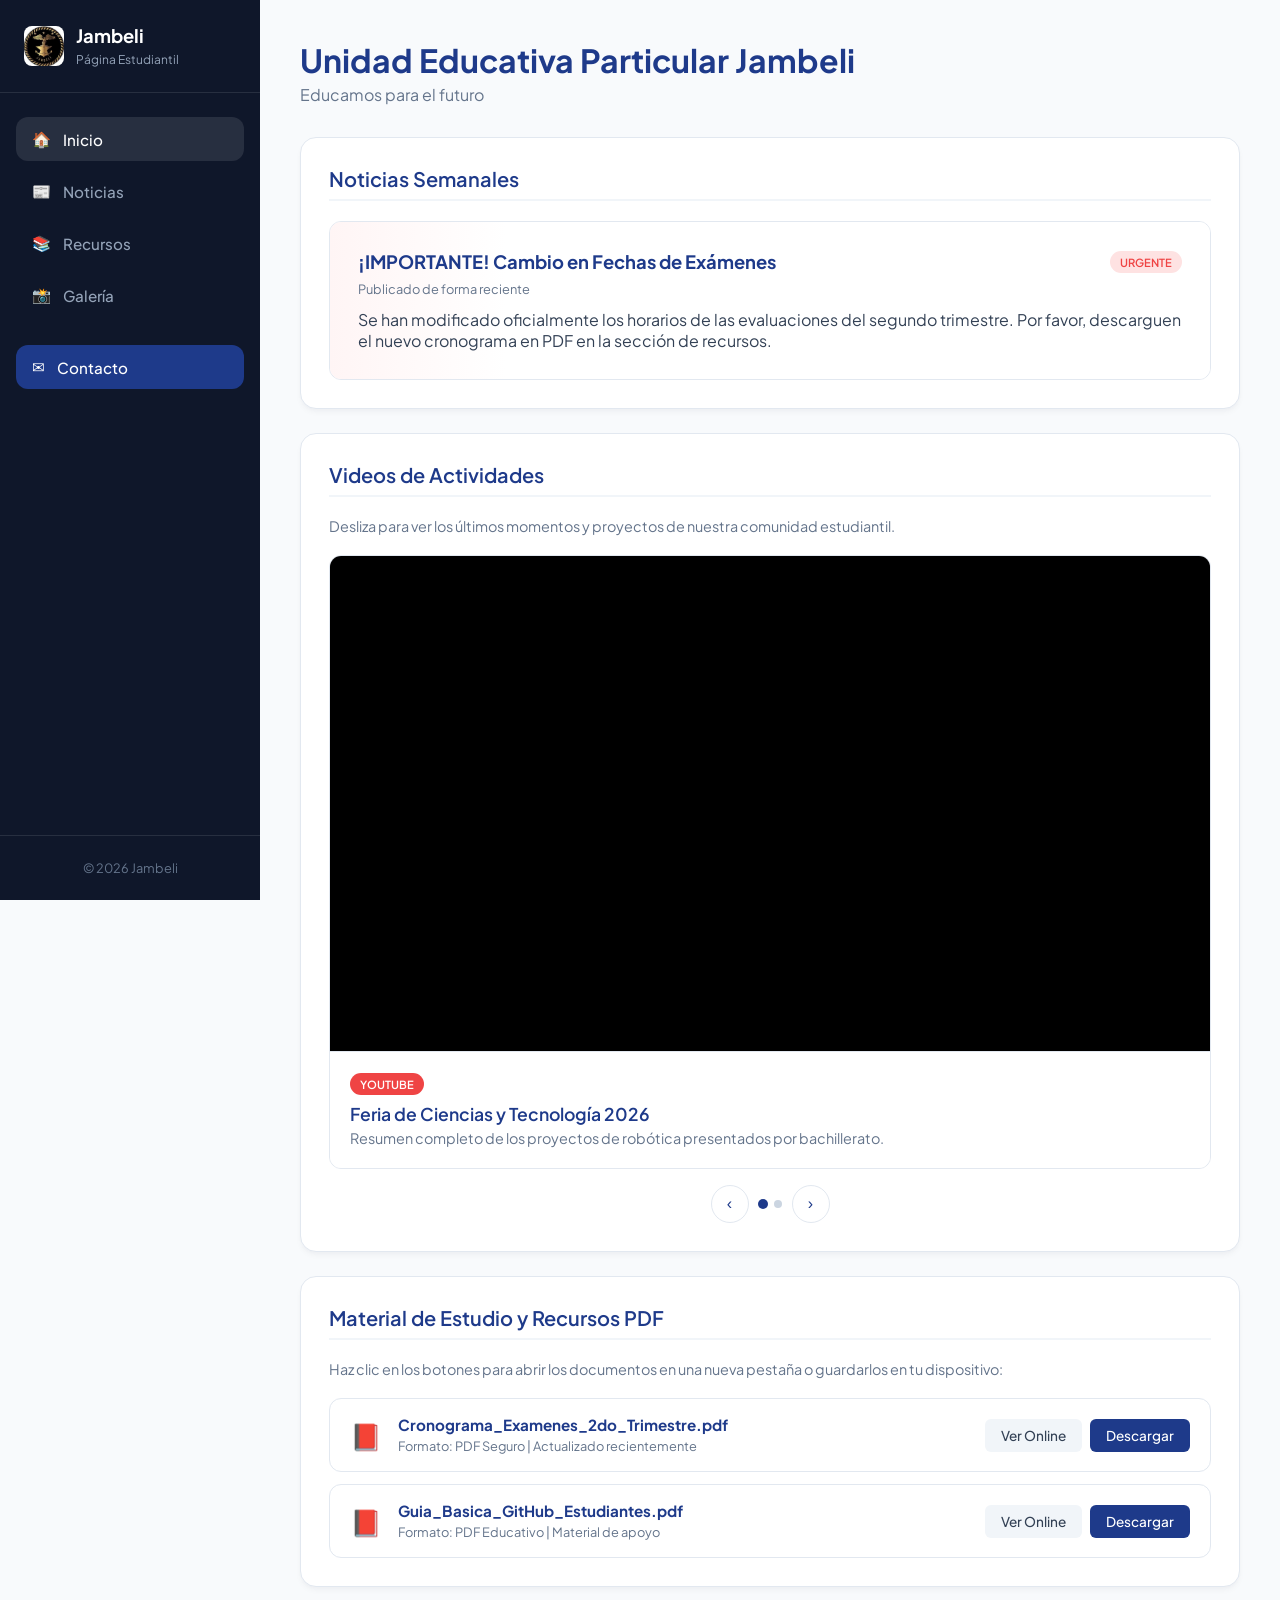
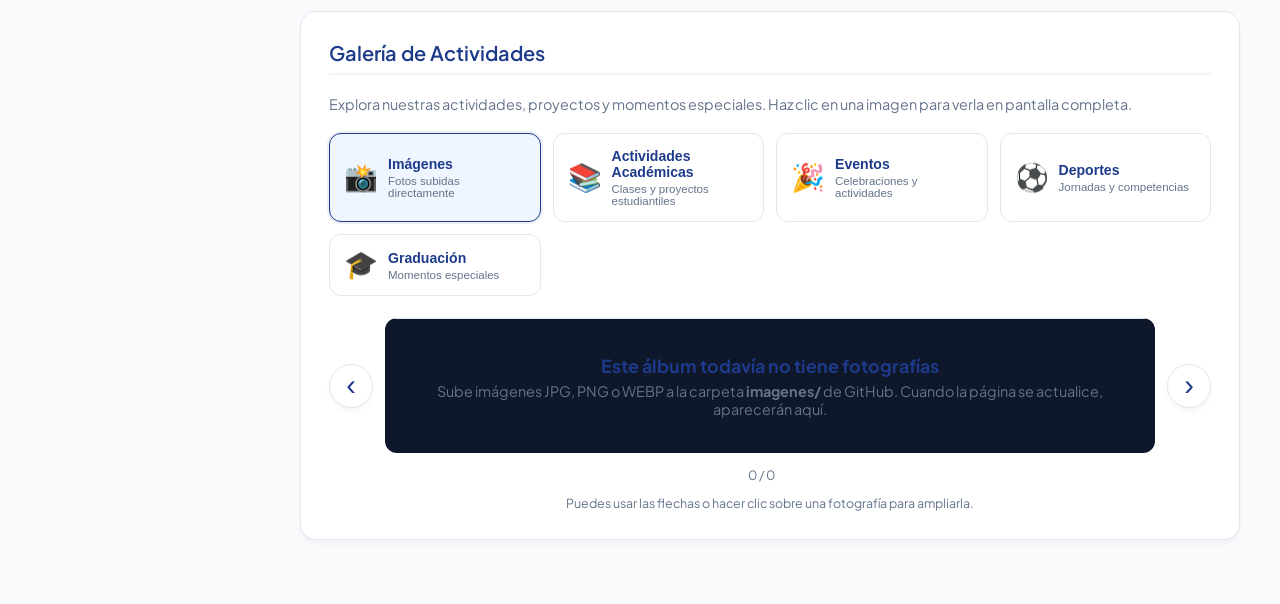
==== commit fe8f270b: "Add files via upload" ====
--- a/index.html
+++ b/index.html
@@ -199,7 +199,11 @@
     <p class="subtitulo-bloque">Explora nuestras actividades, proyectos y momentos especiales. Haz clic en una imagen para verla en pantalla completa.</p>
 
     <div class="albumes-galeria">
-        <button type="button" class="tarjeta-album activo" data-album="actividades">
+        <button type="button" class="tarjeta-album activo" data-album="principal">
+            <span class="icono-album">📸</span>
+            <span><strong>Imágenes</strong><small>Fotos subidas directamente</small></span>
+        </button>
+        <button type="button" class="tarjeta-album" data-album="actividades">
             <span class="icono-album">📚</span>
             <span><strong>Actividades Académicas</strong><small>Clases y proyectos estudiantiles</small></span>
         </button>
@@ -380,6 +384,7 @@
             const extensionesImagen = /\.(jpe?g|png|gif|webp|avif|bmp)$/i;
 
             const nombresAlbum = {
+                principal: "Imágenes",
                 actividades: "Actividades Académicas",
                 eventos: "Eventos",
                 deportes: "Deportes",
@@ -387,7 +392,7 @@
             };
 
             const iconoVacio = {
-                actividades: "📚", eventos: "🎉", deportes: "⚽", graduacion: "🎓"
+                principal: "📸", actividades: "📚", eventos: "🎉", deportes: "⚽", graduacion: "🎓"
             };
 
             const albumes = document.querySelectorAll(".tarjeta-album");
@@ -403,7 +408,7 @@
             const visorDescripcion = document.getElementById("visorDescripcion");
             const visorContador = document.getElementById("visorContador");
 
-            let albumActual = "actividades";
+            let albumActual = "principal";
             let fotosVisibles = [];
             let indiceGaleria = 0;
             let indiceVisor = 0;
@@ -440,7 +445,8 @@
             async function cargarAlbum(nombre) {
                 if (cacheAlbumes[nombre]) return cacheAlbumes[nombre];
 
-                const rutaCarpeta = RUTA_BASE + "/" + nombre;
+                // "principal" corresponde directamente a imagenes/ (sin subcarpetas).
+                const rutaCarpeta = nombre === "principal" ? RUTA_BASE : RUTA_BASE + "/" + nombre;
                 let archivos = [];
                 try {
                     archivos = await listarDirectorio(rutaCarpeta);
@@ -456,24 +462,6 @@
                         url: archivo.download_url || urlRaw(archivo.path),
                         titulo: textoBonito(archivo.name)
                     }));
-
-                // Compatibilidad con las dos fotos que ya estaban en imagenes/:
-                // se muestran dentro de Actividades Académicas si aún no hay fotos en esa carpeta.
-                if (nombre === "actividades" && imagenes.length === 0) {
-                    try {
-                        const raiz = await listarDirectorio(RUTA_BASE);
-                        imagenes = raiz
-                            .filter(archivo => archivo.type === "file" && extensionesImagen.test(archivo.name))
-                            .map(archivo => ({
-                                nombre: archivo.name,
-                                ruta: archivo.path,
-                                url: archivo.download_url || urlRaw(archivo.path),
-                                titulo: textoBonito(archivo.name)
-                            }));
-                    } catch (error) {
-                        console.error(error);
-                    }
-                }
 
                 cacheAlbumes[nombre] = imagenes;
                 return imagenes;
@@ -547,7 +535,7 @@
                     mensaje.style.padding = "35px 20px";
                     mensaje.style.textAlign = "center";
                     mensaje.innerHTML = "<h4>Este álbum todavía no tiene fotografías</h4><p>Sube imágenes JPG, PNG o WEBP a la carpeta <strong>imagenes/" +
-                        albumActual + "/</strong> de GitHub. Cuando la página se actualice, aparecerán aquí.</p>";
+                        (albumActual === "principal" ? "" : albumActual + "/") + "</strong> de GitHub. Cuando la página se actualice, aparecerán aquí.</p>";
                     pista.appendChild(mensaje);
                     galeriaContador.textContent = "0 / 0";
                     return;
@@ -613,7 +601,7 @@
                 if (e.key === "ArrowRight") abrirVisor(indiceVisor + 1);
             });
 
-            seleccionarAlbum("actividades");
+            seleccionarAlbum("principal");
 
         });
     </script>
